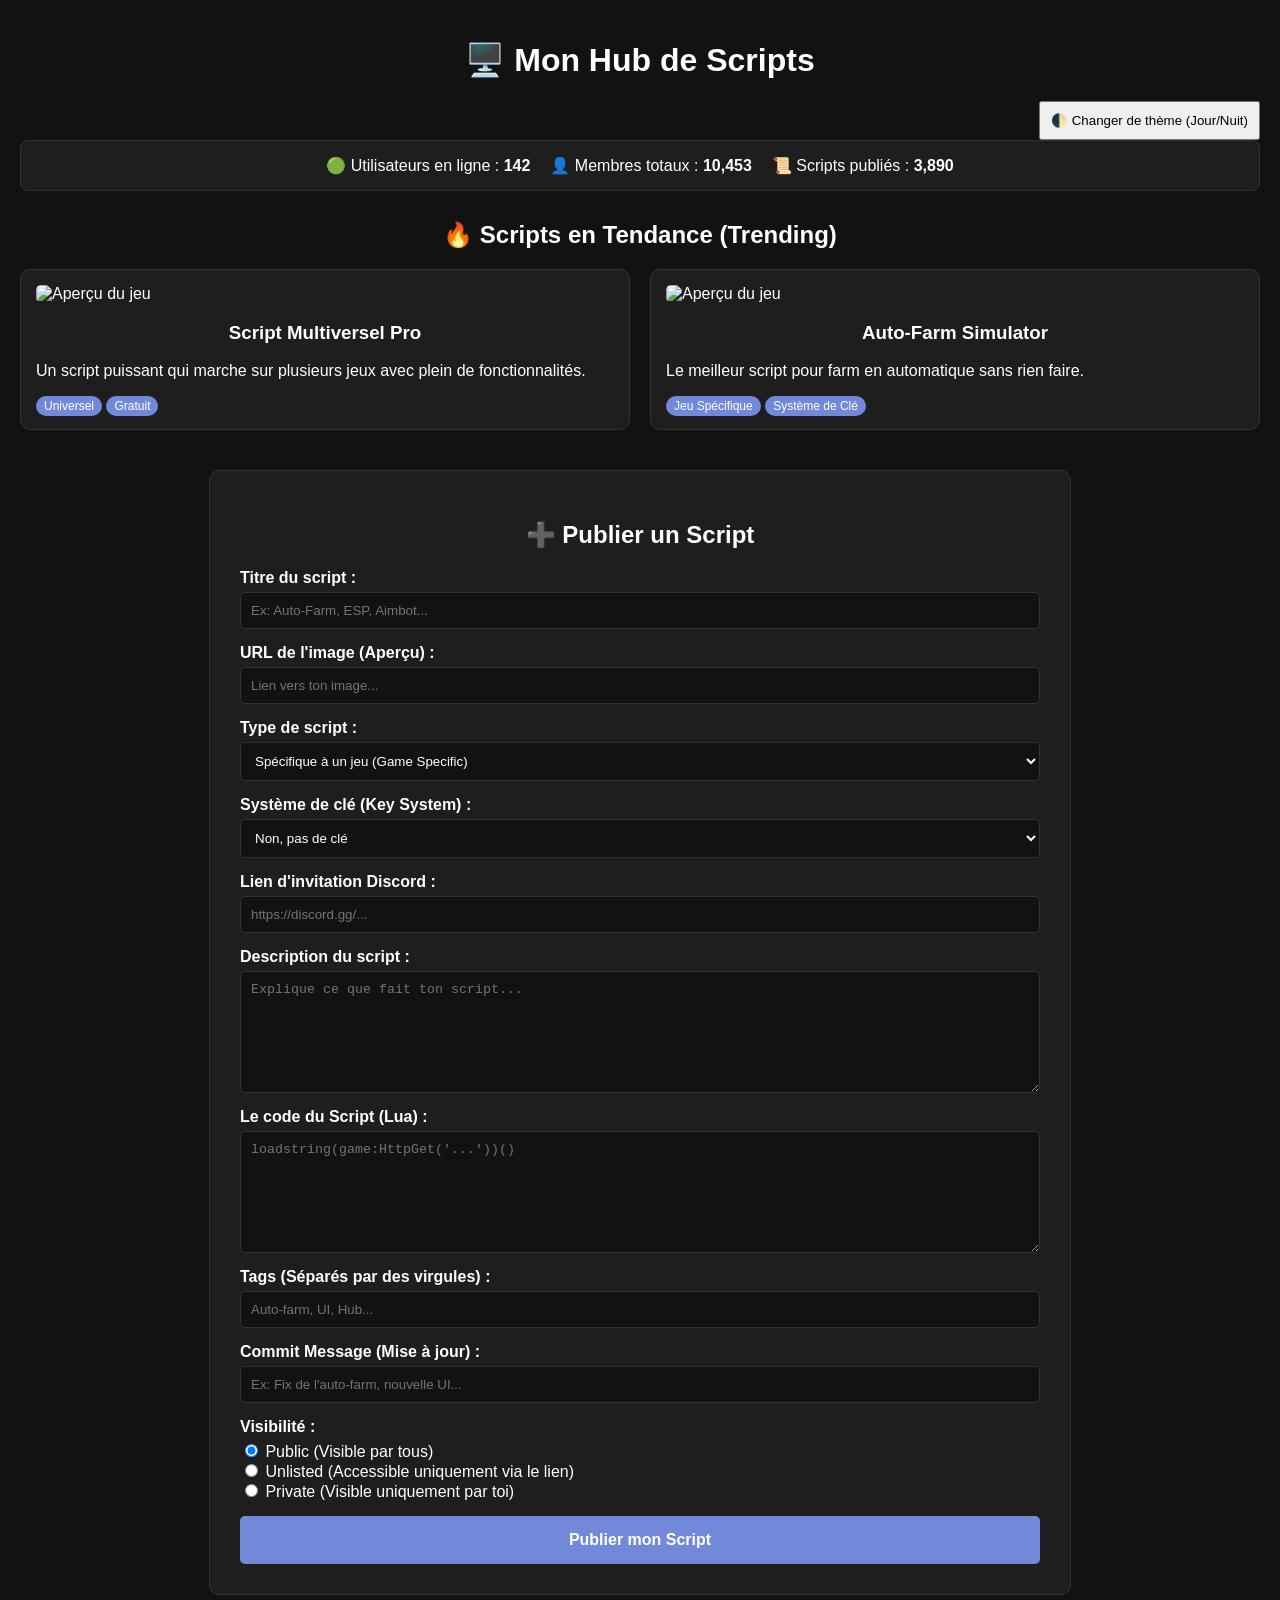
==== index.html @ 517a5ef9 "Create initial index.html for script hub Initial HTML structure for the script hub, including stylin" ====
<!DOCTYPE html>
<html lang="fr">
<head>
    <meta charset="UTF-8">
    <meta name="viewport" content="width=device-width, initial-scale=1.0">
    <title>Mon Hub de Scripts</title>
    <style>
        /* Variables pour le mode sombre par défaut */
        :root {
            --bg-color: #121212;
            --container-bg: #1e1e1e;
            --text-color: #ffffff;
            --accent-color: #7289da; /* Couleur style Discord */
            --border-color: #333;
        }

        /* Mode clair (qui sera activé par le JS plus tard) */
        .light-mode {
            --bg-color: #f4f4f9;
            --container-bg: #ffffff;
            --text-color: #333333;
            --border-color: #ccc;
        }

        body {
            background-color: var(--bg-color);
            color: var(--text-color);
            font-family: 'Segoe UI', Tahoma, Geneva, Verdana, sans-serif;
            margin: 0;
            padding: 20px;
            transition: 0.3s;
        }

        h1, h2, h3 { text-align: center; }

        /* --- Section Statistiques --- */
        .stats-bar {
            display: flex;
            justify-content: center;
            gap: 20px;
            margin-bottom: 30px;
            padding: 15px;
            background-color: var(--container-bg);
            border-radius: 8px;
            border: 1px solid var(--border-color);
        }

        /* --- Grille des Scripts (Trending) --- */
        .grid-container {
            display: grid;
            grid-template-columns: repeat(auto-fit, minmax(250px, 1fr));
            gap: 20px;
            margin-bottom: 40px;
        }

        .script-card {
            background-color: var(--container-bg);
            border: 1px solid var(--border-color);
            border-radius: 10px;
            padding: 15px;
            transition: transform 0.3s ease, box-shadow 0.3s ease;
            cursor: pointer;
        }

        /* L'effet dont tu parlais : ça s'agrandit quand on passe la souris */
        .script-card:hover {
            transform: scale(1.05);
            box-shadow: 0 10px 20px rgba(0,0,0,0.5);
        }

        .script-card img {
            width: 100%;
            border-radius: 5px;
        }

        .tag {
            background: var(--accent-color);
            padding: 3px 8px;
            border-radius: 15px;
            font-size: 12px;
            color: white;
        }

        /* --- Formulaire d'upload --- */
        .upload-section {
            background-color: var(--container-bg);
            padding: 30px;
            border-radius: 10px;
            border: 1px solid var(--border-color);
            max-width: 800px;
            margin: 0 auto;
        }

        .form-group {
            margin-bottom: 15px;
            display: flex;
            flex-direction: column;
        }

        label { margin-bottom: 5px; font-weight: bold; }
        
        input[type="text"], input[type="url"], select, textarea {
            padding: 10px;
            border-radius: 5px;
            border: 1px solid var(--border-color);
            background-color: var(--bg-color);
            color: var(--text-color);
        }

        textarea { resize: vertical; min-height: 100px; }

        .btn-submit {
            background-color: var(--accent-color);
            color: white;
            border: none;
            padding: 15px;
            border-radius: 5px;
            cursor: pointer;
            width: 100%;
            font-size: 16px;
            font-weight: bold;
        }
        
        .btn-submit:hover { opacity: 0.8; }
    </style>
</head>
<body>

    <h1>🖥️ Mon Hub de Scripts</h1>

    <div style="text-align: right;">
        <button style="padding: 10px; cursor: pointer;">🌓 Changer de thème (Jour/Nuit)</button>
    </div>

    <div class="stats-bar">
        <div>🟢 Utilisateurs en ligne : <strong>142</strong></div>
        <div>👤 Membres totaux : <strong>10,453</strong></div>
        <div>📜 Scripts publiés : <strong>3,890</strong></div>
    </div>

    <h2>🔥 Scripts en Tendance (Trending)</h2>
    <div class="grid-container">
        <div class="script-card">
            <img src="https://via.placeholder.com/250x150/333/fff?text=Image+du+Jeu" alt="Aperçu du jeu">
            <h3>Script Multiversel Pro</h3>
            <p>Un script puissant qui marche sur plusieurs jeux avec plein de fonctionnalités.</p>
            <span class="tag">Universel</span>
            <span class="tag">Gratuit</span>
        </div>
        <div class="script-card">
            <img src="https://via.placeholder.com/250x150/333/fff?text=Jeu+Specifique" alt="Aperçu du jeu">
            <h3>Auto-Farm Simulator</h3>
            <p>Le meilleur script pour farm en automatique sans rien faire.</p>
            <span class="tag">Jeu Spécifique</span>
            <span class="tag">Système de Clé</span>
        </div>
    </div>

    <div class="upload-section">
        <h2>➕ Publier un Script</h2>
        <form>
            <div class="form-group">
                <label>Titre du script :</label>
                <input type="text" placeholder="Ex: Auto-Farm, ESP, Aimbot...">
            </div>

            <div class="form-group">
                <label>URL de l'image (Aperçu) :</label>
                <input type="url" placeholder="Lien vers ton image...">
            </div>

            <div class="form-group">
                <label>Type de script :</label>
                <select>
                    <option>Spécifique à un jeu (Game Specific)</option>
                    <option>Multiversel / Universel</option>
                </select>
            </div>

            <div class="form-group">
                <label>Système de clé (Key System) :</label>
                <select>
                    <option>Non, pas de clé</option>
                    <option>Oui, lien de la clé obligatoire</option>
                </select>
            </div>

            <div class="form-group">
                <label>Lien d'invitation Discord :</label>
                <input type="url" placeholder="https://discord.gg/...">
            </div>

            <div class="form-group">
                <label>Description du script :</label>
                <textarea placeholder="Explique ce que fait ton script..."></textarea>
            </div>

            <div class="form-group">
                <label>Le code du Script (Lua) :</label>
                <textarea placeholder="loadstring(game:HttpGet('...'))()"></textarea>
            </div>

            <div class="form-group">
                <label>Tags (Séparés par des virgules) :</label>
                <input type="text" placeholder="Auto-farm, UI, Hub...">
            </div>

            <div class="form-group">
                <label>Commit Message (Mise à jour) :</label>
                <input type="text" placeholder="Ex: Fix de l'auto-farm, nouvelle UI...">
            </div>

            <div class="form-group">
                <label>Visibilité :</label>
                <div>
                    <input type="radio" name="privacy" checked> Public (Visible par tous) <br>
                    <input type="radio" name="privacy"> Unlisted (Accessible uniquement via le lien) <br>
                    <input type="radio" name="privacy"> Private (Visible uniquement par toi)
                </div>
            </div>

            <button type="button" class="btn-submit">Publier mon Script</button>
        </form>
    </div>

</body>
</html>
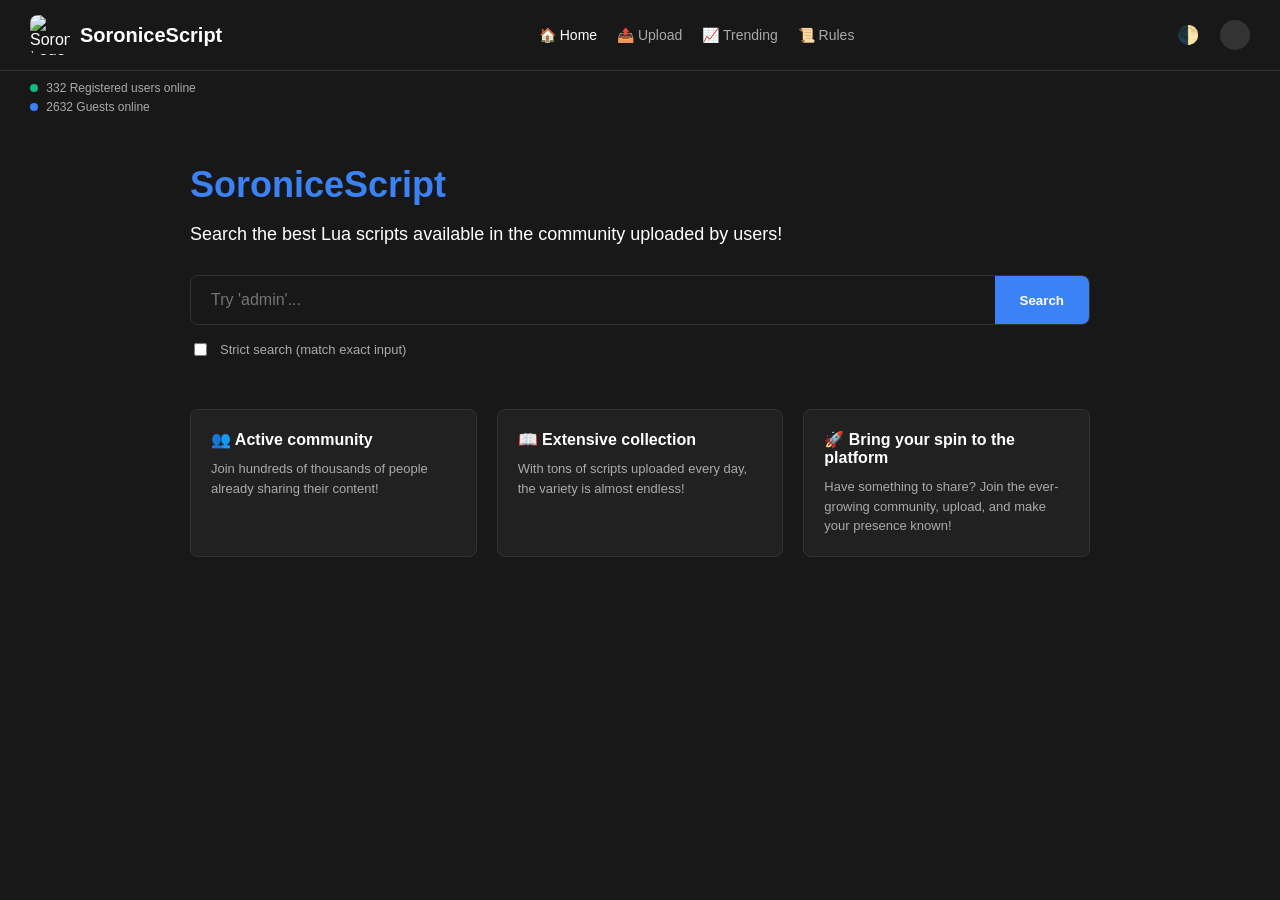
==== commit 7cd2400b: "Update index.html with new title and styles" ====
--- a/index.html
+++ b/index.html
@@ -3,225 +3,254 @@
 <head>
     <meta charset="UTF-8">
     <meta name="viewport" content="width=device-width, initial-scale=1.0">
-    <title>Mon Hub de Scripts</title>
+    <title>Soronice Script</title>
     <style>
-        /* Variables pour le mode sombre par défaut */
+        /* === VARIABLES DE COULEURS === */
         :root {
-            --bg-color: #121212;
-            --container-bg: #1e1e1e;
-            --text-color: #ffffff;
-            --accent-color: #7289da; /* Couleur style Discord */
-            --border-color: #333;
-        }
-
-        /* Mode clair (qui sera activé par le JS plus tard) */
+            --bg-main: #181818;
+            --bg-secondary: #212121;
+            --text-main: #ffffff;
+            --text-muted: #aaaaaa;
+            --accent-blue: #3b82f6;
+            --border-color: #333333;
+        }
+
+        /* Thème clair (sera activé par le JS) */
         .light-mode {
-            --bg-color: #f4f4f9;
-            --container-bg: #ffffff;
-            --text-color: #333333;
-            --border-color: #ccc;
+            --bg-main: #f9fafb;
+            --bg-secondary: #ffffff;
+            --text-main: #111827;
+            --text-muted: #4b5563;
+            --border-color: #e5e7eb;
         }
 
         body {
-            background-color: var(--bg-color);
-            color: var(--text-color);
-            font-family: 'Segoe UI', Tahoma, Geneva, Verdana, sans-serif;
+            background-color: var(--bg-main);
+            color: var(--text-main);
+            font-family: -apple-system, BlinkMacSystemFont, "Segoe UI", Roboto, Helvetica, Arial, sans-serif;
             margin: 0;
-            padding: 20px;
-            transition: 0.3s;
-        }
-
-        h1, h2, h3 { text-align: center; }
-
-        /* --- Section Statistiques --- */
-        .stats-bar {
-            display: flex;
-            justify-content: center;
+            padding: 0;
+            transition: background-color 0.3s, color 0.3s;
+        }
+
+        /* === HEADER (Navigation & Logo) === */
+        header {
+            display: flex;
+            justify-content: space-between;
+            align-items: center;
+            padding: 15px 30px;
+            background-color: var(--bg-main);
+            border-bottom: 1px solid var(--border-color);
+        }
+
+        .logo-container {
+            display: flex;
+            align-items: center;
+            gap: 10px;
+        }
+
+        .logo-container img {
+            width: 40px; /* Taille ajustée pour le header */
+            height: 40px;
+            border-radius: 8px;
+        }
+
+        .logo-text {
+            font-size: 20px;
+            font-weight: bold;
+        }
+
+        nav {
+            display: flex;
             gap: 20px;
+        }
+
+        nav a {
+            color: var(--text-muted);
+            text-decoration: none;
+            font-size: 14px;
+            display: flex;
+            align-items: center;
+            gap: 5px;
+        }
+
+        nav a:hover, nav a.active {
+            color: var(--text-main);
+        }
+
+        .header-actions {
+            display: flex;
+            align-items: center;
+            gap: 15px;
+        }
+
+        .theme-btn {
+            background: none;
+            border: none;
+            color: var(--text-muted);
+            cursor: pointer;
+            font-size: 18px;
+        }
+
+        /* === STATISTIQUES (Sous le logo) === */
+        .stats-top {
+            padding: 10px 30px;
+            font-size: 12px;
+            color: var(--text-muted);
+            display: flex;
+            flex-direction: column;
+            gap: 5px;
+        }
+
+        .stat-indicator {
+            display: inline-block;
+            width: 8px;
+            height: 8px;
+            border-radius: 50%;
+            margin-right: 5px;
+        }
+        .stat-online { background-color: #10b981; }
+        .stat-guests { background-color: #3b82f6; }
+
+        /* === HERO SECTION (Recherche) === */
+        .hero {
+            max-width: 900px;
+            margin: 40px auto;
+            padding: 0 20px;
+        }
+
+        .hero h1 {
+            color: var(--accent-blue);
+            font-size: 36px;
+            margin-bottom: 10px;
+        }
+
+        .hero p {
+            font-size: 18px;
             margin-bottom: 30px;
-            padding: 15px;
-            background-color: var(--container-bg);
+        }
+
+        /* Barre de recherche */
+        .search-container {
+            display: flex;
+            background-color: var(--bg-main);
+            border: 1px solid var(--border-color);
             border-radius: 8px;
-            border: 1px solid var(--border-color);
-        }
-
-        /* --- Grille des Scripts (Trending) --- */
-        .grid-container {
-            display: grid;
-            grid-template-columns: repeat(auto-fit, minmax(250px, 1fr));
-            gap: 20px;
-            margin-bottom: 40px;
-        }
-
-        .script-card {
-            background-color: var(--container-bg);
-            border: 1px solid var(--border-color);
-            border-radius: 10px;
-            padding: 15px;
-            transition: transform 0.3s ease, box-shadow 0.3s ease;
-            cursor: pointer;
-        }
-
-        /* L'effet dont tu parlais : ça s'agrandit quand on passe la souris */
-        .script-card:hover {
-            transform: scale(1.05);
-            box-shadow: 0 10px 20px rgba(0,0,0,0.5);
-        }
-
-        .script-card img {
-            width: 100%;
-            border-radius: 5px;
-        }
-
-        .tag {
-            background: var(--accent-color);
-            padding: 3px 8px;
-            border-radius: 15px;
-            font-size: 12px;
-            color: white;
-        }
-
-        /* --- Formulaire d'upload --- */
-        .upload-section {
-            background-color: var(--container-bg);
-            padding: 30px;
-            border-radius: 10px;
-            border: 1px solid var(--border-color);
-            max-width: 800px;
-            margin: 0 auto;
-        }
-
-        .form-group {
+            overflow: hidden;
             margin-bottom: 15px;
-            display: flex;
-            flex-direction: column;
-        }
-
-        label { margin-bottom: 5px; font-weight: bold; }
-        
-        input[type="text"], input[type="url"], select, textarea {
-            padding: 10px;
-            border-radius: 5px;
-            border: 1px solid var(--border-color);
-            background-color: var(--bg-color);
-            color: var(--text-color);
-        }
-
-        textarea { resize: vertical; min-height: 100px; }
-
-        .btn-submit {
-            background-color: var(--accent-color);
+        }
+
+        .search-container input {
+            flex-grow: 1;
+            background: none;
+            border: none;
+            padding: 15px 20px;
+            color: var(--text-main);
+            font-size: 16px;
+            outline: none;
+        }
+
+        .search-btn {
+            background-color: var(--accent-blue);
             color: white;
             border: none;
-            padding: 15px;
-            border-radius: 5px;
+            padding: 0 25px;
+            font-weight: bold;
             cursor: pointer;
-            width: 100%;
+        }
+
+        .strict-search {
+            display: flex;
+            align-items: center;
+            gap: 10px;
+            font-size: 13px;
+            color: var(--text-muted);
+        }
+
+        /* === INFO CARDS === */
+        .cards-container {
+            display: grid;
+            grid-template-columns: repeat(3, 1fr);
+            gap: 20px;
+            margin-top: 50px;
+        }
+
+        .card {
+            background-color: var(--bg-secondary);
+            border: 1px solid var(--border-color);
+            border-radius: 8px;
+            padding: 20px;
+        }
+
+        .card h3 {
+            margin: 0 0 10px 0;
             font-size: 16px;
-            font-weight: bold;
-        }
-        
-        .btn-submit:hover { opacity: 0.8; }
+        }
+
+        .card p {
+            margin: 0;
+            font-size: 13px;
+            color: var(--text-muted);
+            line-height: 1.5;
+        }
     </style>
 </head>
 <body>
 
-    <h1>🖥️ Mon Hub de Scripts</h1>
-
-    <div style="text-align: right;">
-        <button style="padding: 10px; cursor: pointer;">🌓 Changer de thème (Jour/Nuit)</button>
+    <header>
+        <div class="logo-container">
+            <img src="https://raw.githubusercontent.com/valerieaudinay/d/refs/heads/main/SORONICE-SCRIPT.png" alt="Soronice Logo">
+            <span class="logo-text">SoroniceScript</span>
+        </div>
+
+        <nav>
+            <a href="#" class="active">🏠 Home</a>
+            <a href="upload.html">📤 Upload</a>
+            <a href="#">📈 Trending</a>
+            <a href="#">📜 Rules</a>
+        </nav>
+
+        <div class="header-actions">
+            <button id="themeToggle" class="theme-btn">🌓</button>
+            <div style="width: 30px; height: 30px; background: #333; border-radius: 50%;"></div> </div>
+    </header>
+
+    <div class="stats-top">
+        <div><span class="stat-indicator stat-online"></span> 332 Registered users online</div>
+        <div><span class="stat-indicator stat-guests"></span> 2632 Guests online</div>
     </div>
 
-    <div class="stats-bar">
-        <div>🟢 Utilisateurs en ligne : <strong>142</strong></div>
-        <div>👤 Membres totaux : <strong>10,453</strong></div>
-        <div>📜 Scripts publiés : <strong>3,890</strong></div>
+    <div class="hero">
+        <h1>SoroniceScript</h1>
+        <p>Search the best Lua scripts available in the community uploaded by users!</p>
+
+        <div class="search-container">
+            <input type="text" placeholder="Try 'admin'...">
+            <button class="search-btn">Search</button>
+        </div>
+
+        <div class="strict-search">
+            <input type="checkbox" id="strict">
+            <label for="strict">Strict search (match exact input)</label>
+        </div>
+
+        <div class="cards-container">
+            <div class="card">
+                <h3>👥 Active community</h3>
+                <p>Join hundreds of thousands of people already sharing their content!</p>
+            </div>
+            <div class="card">
+                <h3>📖 Extensive collection</h3>
+                <p>With tons of scripts uploaded every day, the variety is almost endless!</p>
+            </div>
+            <div class="card">
+                <h3>🚀 Bring your spin to the platform</h3>
+                <p>Have something to share? Join the ever-growing community, upload, and make your presence known!</p>
+            </div>
+        </div>
     </div>
 
-    <h2>🔥 Scripts en Tendance (Trending)</h2>
-    <div class="grid-container">
-        <div class="script-card">
-            <img src="https://via.placeholder.com/250x150/333/fff?text=Image+du+Jeu" alt="Aperçu du jeu">
-            <h3>Script Multiversel Pro</h3>
-            <p>Un script puissant qui marche sur plusieurs jeux avec plein de fonctionnalités.</p>
-            <span class="tag">Universel</span>
-            <span class="tag">Gratuit</span>
-        </div>
-        <div class="script-card">
-            <img src="https://via.placeholder.com/250x150/333/fff?text=Jeu+Specifique" alt="Aperçu du jeu">
-            <h3>Auto-Farm Simulator</h3>
-            <p>Le meilleur script pour farm en automatique sans rien faire.</p>
-            <span class="tag">Jeu Spécifique</span>
-            <span class="tag">Système de Clé</span>
-        </div>
-    </div>
-
-    <div class="upload-section">
-        <h2>➕ Publier un Script</h2>
-        <form>
-            <div class="form-group">
-                <label>Titre du script :</label>
-                <input type="text" placeholder="Ex: Auto-Farm, ESP, Aimbot...">
-            </div>
-
-            <div class="form-group">
-                <label>URL de l'image (Aperçu) :</label>
-                <input type="url" placeholder="Lien vers ton image...">
-            </div>
-
-            <div class="form-group">
-                <label>Type de script :</label>
-                <select>
-                    <option>Spécifique à un jeu (Game Specific)</option>
-                    <option>Multiversel / Universel</option>
-                </select>
-            </div>
-
-            <div class="form-group">
-                <label>Système de clé (Key System) :</label>
-                <select>
-                    <option>Non, pas de clé</option>
-                    <option>Oui, lien de la clé obligatoire</option>
-                </select>
-            </div>
-
-            <div class="form-group">
-                <label>Lien d'invitation Discord :</label>
-                <input type="url" placeholder="https://discord.gg/...">
-            </div>
-
-            <div class="form-group">
-                <label>Description du script :</label>
-                <textarea placeholder="Explique ce que fait ton script..."></textarea>
-            </div>
-
-            <div class="form-group">
-                <label>Le code du Script (Lua) :</label>
-                <textarea placeholder="loadstring(game:HttpGet('...'))()"></textarea>
-            </div>
-
-            <div class="form-group">
-                <label>Tags (Séparés par des virgules) :</label>
-                <input type="text" placeholder="Auto-farm, UI, Hub...">
-            </div>
-
-            <div class="form-group">
-                <label>Commit Message (Mise à jour) :</label>
-                <input type="text" placeholder="Ex: Fix de l'auto-farm, nouvelle UI...">
-            </div>
-
-            <div class="form-group">
-                <label>Visibilité :</label>
-                <div>
-                    <input type="radio" name="privacy" checked> Public (Visible par tous) <br>
-                    <input type="radio" name="privacy"> Unlisted (Accessible uniquement via le lien) <br>
-                    <input type="radio" name="privacy"> Private (Visible uniquement par toi)
-                </div>
-            </div>
-
-            <button type="button" class="btn-submit">Publier mon Script</button>
-        </form>
-    </div>
+    <script src="script.js"></script>
 
 </body>
 </html>
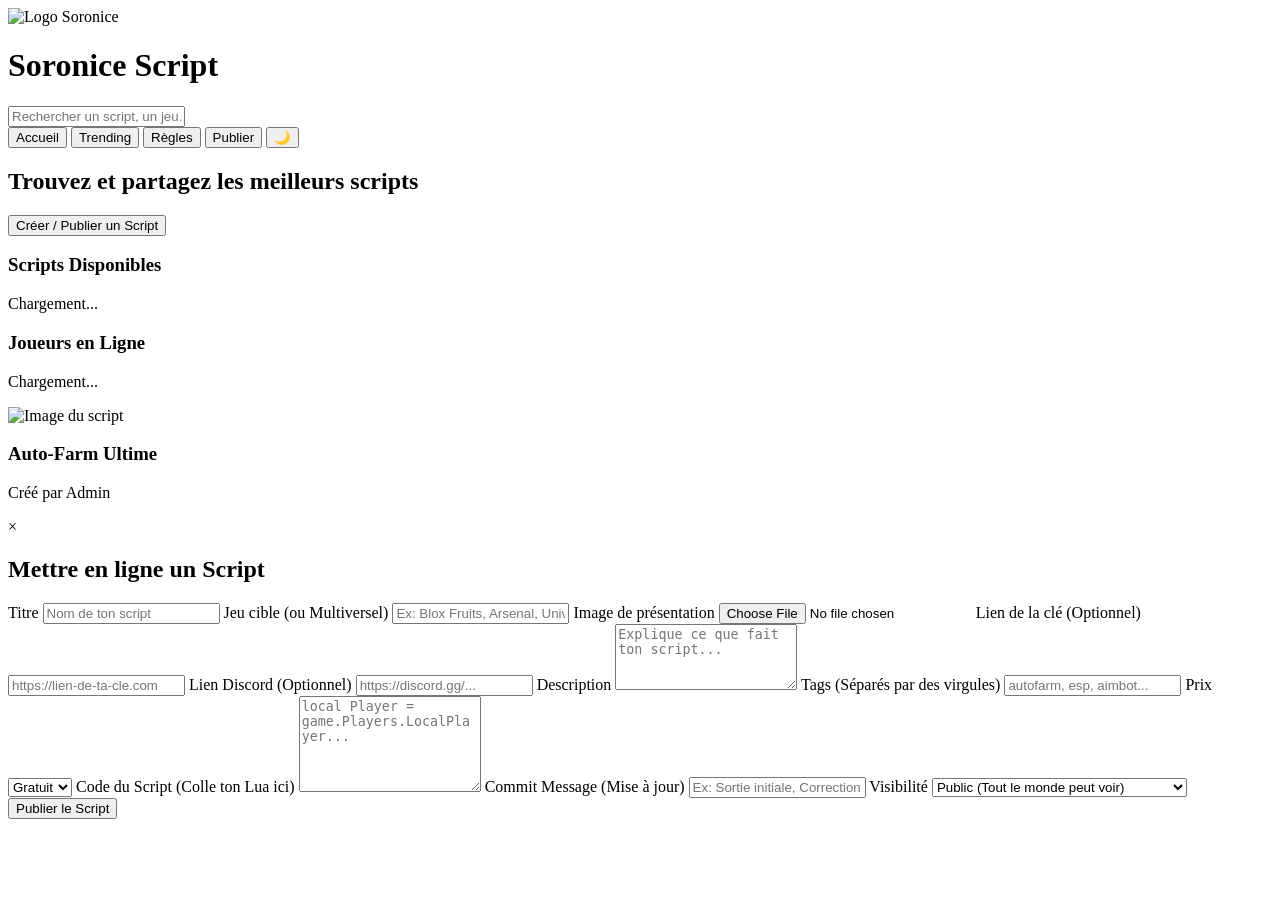
==== commit 256a1839: "Refactor index.html with new layout and features Updated the HTML structure and added a header with " ====
--- a/index.html
+++ b/index.html
@@ -3,254 +3,107 @@
 <head>
     <meta charset="UTF-8">
     <meta name="viewport" content="width=device-width, initial-scale=1.0">
-    <title>Soronice Script</title>
-    <style>
-        /* === VARIABLES DE COULEURS === */
-        :root {
-            --bg-main: #181818;
-            --bg-secondary: #212121;
-            --text-main: #ffffff;
-            --text-muted: #aaaaaa;
-            --accent-blue: #3b82f6;
-            --border-color: #333333;
-        }
-
-        /* Thème clair (sera activé par le JS) */
-        .light-mode {
-            --bg-main: #f9fafb;
-            --bg-secondary: #ffffff;
-            --text-main: #111827;
-            --text-muted: #4b5563;
-            --border-color: #e5e7eb;
-        }
-
-        body {
-            background-color: var(--bg-main);
-            color: var(--text-main);
-            font-family: -apple-system, BlinkMacSystemFont, "Segoe UI", Roboto, Helvetica, Arial, sans-serif;
-            margin: 0;
-            padding: 0;
-            transition: background-color 0.3s, color 0.3s;
-        }
-
-        /* === HEADER (Navigation & Logo) === */
-        header {
-            display: flex;
-            justify-content: space-between;
-            align-items: center;
-            padding: 15px 30px;
-            background-color: var(--bg-main);
-            border-bottom: 1px solid var(--border-color);
-        }
-
-        .logo-container {
-            display: flex;
-            align-items: center;
-            gap: 10px;
-        }
-
-        .logo-container img {
-            width: 40px; /* Taille ajustée pour le header */
-            height: 40px;
-            border-radius: 8px;
-        }
-
-        .logo-text {
-            font-size: 20px;
-            font-weight: bold;
-        }
-
-        nav {
-            display: flex;
-            gap: 20px;
-        }
-
-        nav a {
-            color: var(--text-muted);
-            text-decoration: none;
-            font-size: 14px;
-            display: flex;
-            align-items: center;
-            gap: 5px;
-        }
-
-        nav a:hover, nav a.active {
-            color: var(--text-main);
-        }
-
-        .header-actions {
-            display: flex;
-            align-items: center;
-            gap: 15px;
-        }
-
-        .theme-btn {
-            background: none;
-            border: none;
-            color: var(--text-muted);
-            cursor: pointer;
-            font-size: 18px;
-        }
-
-        /* === STATISTIQUES (Sous le logo) === */
-        .stats-top {
-            padding: 10px 30px;
-            font-size: 12px;
-            color: var(--text-muted);
-            display: flex;
-            flex-direction: column;
-            gap: 5px;
-        }
-
-        .stat-indicator {
-            display: inline-block;
-            width: 8px;
-            height: 8px;
-            border-radius: 50%;
-            margin-right: 5px;
-        }
-        .stat-online { background-color: #10b981; }
-        .stat-guests { background-color: #3b82f6; }
-
-        /* === HERO SECTION (Recherche) === */
-        .hero {
-            max-width: 900px;
-            margin: 40px auto;
-            padding: 0 20px;
-        }
-
-        .hero h1 {
-            color: var(--accent-blue);
-            font-size: 36px;
-            margin-bottom: 10px;
-        }
-
-        .hero p {
-            font-size: 18px;
-            margin-bottom: 30px;
-        }
-
-        /* Barre de recherche */
-        .search-container {
-            display: flex;
-            background-color: var(--bg-main);
-            border: 1px solid var(--border-color);
-            border-radius: 8px;
-            overflow: hidden;
-            margin-bottom: 15px;
-        }
-
-        .search-container input {
-            flex-grow: 1;
-            background: none;
-            border: none;
-            padding: 15px 20px;
-            color: var(--text-main);
-            font-size: 16px;
-            outline: none;
-        }
-
-        .search-btn {
-            background-color: var(--accent-blue);
-            color: white;
-            border: none;
-            padding: 0 25px;
-            font-weight: bold;
-            cursor: pointer;
-        }
-
-        .strict-search {
-            display: flex;
-            align-items: center;
-            gap: 10px;
-            font-size: 13px;
-            color: var(--text-muted);
-        }
-
-        /* === INFO CARDS === */
-        .cards-container {
-            display: grid;
-            grid-template-columns: repeat(3, 1fr);
-            gap: 20px;
-            margin-top: 50px;
-        }
-
-        .card {
-            background-color: var(--bg-secondary);
-            border: 1px solid var(--border-color);
-            border-radius: 8px;
-            padding: 20px;
-        }
-
-        .card h3 {
-            margin: 0 0 10px 0;
-            font-size: 16px;
-        }
-
-        .card p {
-            margin: 0;
-            font-size: 13px;
-            color: var(--text-muted);
-            line-height: 1.5;
-        }
-    </style>
+    <title>Soronice Script </title>
+    <link rel="stylesheet" href="style.css">
 </head>
 <body>
 
     <header>
         <div class="logo-container">
-            <img src="https://raw.githubusercontent.com/valerieaudinay/d/refs/heads/main/SORONICE-SCRIPT.png" alt="Soronice Logo">
-            <span class="logo-text">SoroniceScript</span>
+            <img src="https://raw.githubusercontent.com/valerieaudinay/d/refs/heads/main/SORONICE-SCRIPT.png" alt="Logo Soronice" class="logo">
+            <h1>Soronice Script </h1>
+        </div>
+        
+        <div class="search-bar">
+            <input type="text" placeholder="Rechercher un script, un jeu...">
         </div>
 
         <nav>
-            <a href="#" class="active">🏠 Home</a>
-            <a href="upload.html">📤 Upload</a>
-            <a href="#">📈 Trending</a>
-            <a href="#">📜 Rules</a>
+            <button class="nav-btn">Accueil</button>
+            <button class="nav-btn">Trending</button>
+            <button class="nav-btn">Règles</button>
+            <button class="nav-btn upload-btn" onclick="ouvrirMenuUpload()">Publier</button>
+            <button class="theme-toggle" onclick="changerTheme()">🌙</button>
         </nav>
-
-        <div class="header-actions">
-            <button id="themeToggle" class="theme-btn">🌓</button>
-            <div style="width: 30px; height: 30px; background: #333; border-radius: 50%;"></div> </div>
     </header>
 
-    <div class="stats-top">
-        <div><span class="stat-indicator stat-online"></span> 332 Registered users online</div>
-        <div><span class="stat-indicator stat-guests"></span> 2632 Guests online</div>
-    </div>
+    <main>
+        <section class="hero-section">
+            <h2>Trouvez et partagez les meilleurs scripts</h2>
+            <button class="main-upload-btn" onclick="ouvrirMenuUpload()">Créer / Publier un Script</button>
+        </section>
 
-    <div class="hero">
-        <h1>SoroniceScript</h1>
-        <p>Search the best Lua scripts available in the community uploaded by users!</p>
+        <section class="stats-section">
+            <div class="stat-box">
+                <h3>Scripts Disponibles</h3>
+                <p id="total-scripts">Chargement...</p>
+            </div>
+            <div class="stat-box">
+                <h3>Joueurs en Ligne</h3>
+                <p id="online-users">Chargement...</p>
+            </div>
+        </section>
 
-        <div class="search-container">
-            <input type="text" placeholder="Try 'admin'...">
-            <button class="search-btn">Search</button>
-        </div>
+        <section class="scripts-list">
+            <div class="script-card">
+                <img src="https://via.placeholder.com/300x150" alt="Image du script">
+                <h3>Auto-Farm Ultime</h3>
+                <p>Créé par Admin</p>
+            </div>
+            </section>
+    </main>
 
-        <div class="strict-search">
-            <input type="checkbox" id="strict">
-            <label for="strict">Strict search (match exact input)</label>
-        </div>
+    <div id="modal-upload" class="modal-cache">
+        <div class="modal-contenu">
+            <span class="fermer-modal" onclick="fermerMenuUpload()">×</span>
+            <h2>Mettre en ligne un Script</h2>
+            
+            <form id="formulaire-upload">
+                <label>Titre</label>
+                <input type="text" placeholder="Nom de ton script" required>
 
-        <div class="cards-container">
-            <div class="card">
-                <h3>👥 Active community</h3>
-                <p>Join hundreds of thousands of people already sharing their content!</p>
-            </div>
-            <div class="card">
-                <h3>📖 Extensive collection</h3>
-                <p>With tons of scripts uploaded every day, the variety is almost endless!</p>
-            </div>
-            <div class="card">
-                <h3>🚀 Bring your spin to the platform</h3>
-                <p>Have something to share? Join the ever-growing community, upload, and make your presence known!</p>
-            </div>
+                <label>Jeu cible (ou Multiversel)</label>
+                <input type="text" placeholder="Ex: Blox Fruits, Arsenal, Universal...">
+
+                <label>Image de présentation</label>
+                <input type="file" accept="image/*" required>
+
+                <label>Lien de la clé (Optionnel)</label>
+                <input type="url" placeholder="https://lien-de-ta-cle.com">
+
+                <label>Lien Discord (Optionnel)</label>
+                <input type="url" placeholder="https://discord.gg/...">
+
+                <label>Description</label>
+                <textarea rows="4" placeholder="Explique ce que fait ton script..."></textarea>
+
+                <label>Tags (Séparés par des virgules)</label>
+                <input type="text" placeholder="autofarm, esp, aimbot...">
+
+                <label>Prix</label>
+                <select>
+                    <option value="gratuit">Gratuit</option>
+                    <option value="payant">Payant</option>
+                </select>
+
+                <label>Code du Script (Colle ton Lua ici)</label>
+                <textarea rows="6" placeholder="local Player = game.Players.LocalPlayer..." required></textarea>
+
+                <label>Commit Message (Mise à jour)</label>
+                <input type="text" placeholder="Ex: Sortie initiale, Correction de bugs...">
+
+                <label>Visibilité</label>
+                <select>
+                    <option value="public">Public (Tout le monde peut voir)</option>
+                    <option value="unlisted">Non répertorié (Lien direct uniquement)</option>
+                    <option value="private">Privé (Seulement toi)</option>
+                </select>
+
+                <button type="submit" class="submit-btn">Publier le Script</button>
+            </form>
         </div>
     </div>
 
     <script src="script.js"></script>
-
 </body>
 </html>
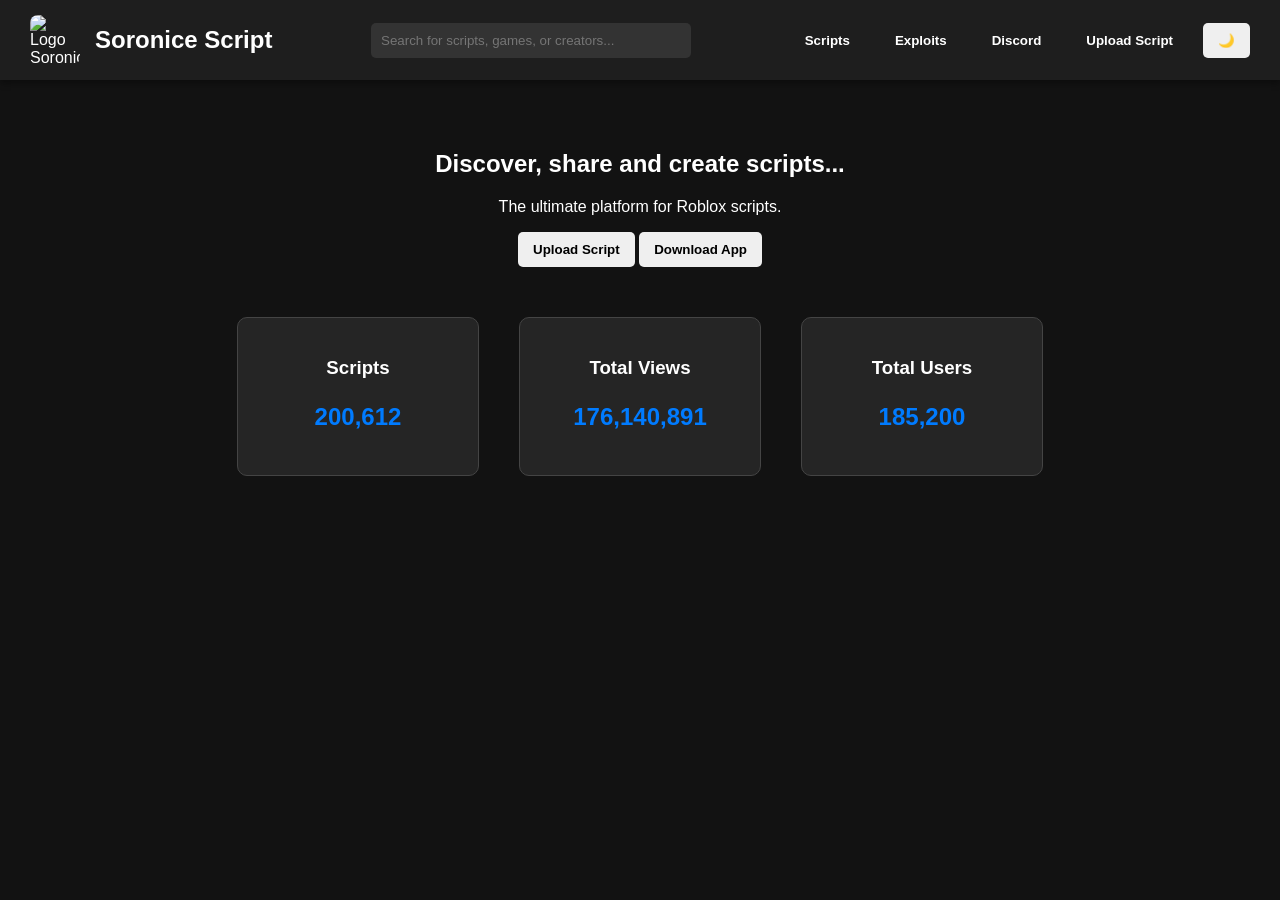
==== commit 42704cbd: "Translate index.html content to English" ====
--- a/index.html
+++ b/index.html
@@ -15,91 +15,138 @@
         </div>
         
         <div class="search-bar">
-            <input type="text" placeholder="Rechercher un script, un jeu...">
+            <input type="text" placeholder="Search for scripts, games, or creators...">
         </div>
 
         <nav>
-            <button class="nav-btn">Accueil</button>
-            <button class="nav-btn">Trending</button>
-            <button class="nav-btn">Règles</button>
-            <button class="nav-btn upload-btn" onclick="ouvrirMenuUpload()">Publier</button>
+            <button class="nav-btn">Scripts</button>
+            <button class="nav-btn">Exploits</button>
+            <button class="nav-btn">Discord</button>
+            <button class="nav-btn accent-btn" onclick="ouvrirMenuUpload()">Upload Script</button>
             <button class="theme-toggle" onclick="changerTheme()">🌙</button>
         </nav>
     </header>
 
     <main>
         <section class="hero-section">
-            <h2>Trouvez et partagez les meilleurs scripts</h2>
-            <button class="main-upload-btn" onclick="ouvrirMenuUpload()">Créer / Publier un Script</button>
+            <h2 class="hero-title">Discover, share and create scripts...</h2>
+            <p class="hero-subtitle">The ultimate platform for Roblox scripts.</p>
+            <div class="hero-buttons">
+                <button class="hero-btn primary-btn" onclick="ouvrirMenuUpload()">Upload Script</button>
+                <button class="hero-btn secondary-btn">Download App</button>
+            </div>
         </section>
 
         <section class="stats-section">
             <div class="stat-box">
-                <h3>Scripts Disponibles</h3>
-                <p id="total-scripts">Chargement...</p>
+                <h3>Scripts</h3>
+                <p id="stat-scripts">200,612</p>
             </div>
             <div class="stat-box">
-                <h3>Joueurs en Ligne</h3>
-                <p id="online-users">Chargement...</p>
+                <h3>Total Views</h3>
+                <p id="stat-views">176,140,891</p>
+            </div>
+            <div class="stat-box">
+                <h3>Total Users</h3>
+                <p id="stat-users">185,200</p>
             </div>
         </section>
-
-        <section class="scripts-list">
-            <div class="script-card">
-                <img src="https://via.placeholder.com/300x150" alt="Image du script">
-                <h3>Auto-Farm Ultime</h3>
-                <p>Créé par Admin</p>
-            </div>
-            </section>
     </main>
 
     <div id="modal-upload" class="modal-cache">
         <div class="modal-contenu">
             <span class="fermer-modal" onclick="fermerMenuUpload()">×</span>
-            <h2>Mettre en ligne un Script</h2>
+            <h2 class="modal-title">Upload Script</h2>
             
             <form id="formulaire-upload">
-                <label>Titre</label>
-                <input type="text" placeholder="Nom de ton script" required>
+                
+                <div class="form-row">
+                    <div class="form-group">
+                        <label>Title <span class="required">*</span></label>
+                        <input type="text" placeholder="Auto Farm, ESP, Aimbot..." required>
+                    </div>
+                    <div class="form-group">
+                        <label>Game <span class="required">*</span></label>
+                        <input type="text" placeholder="Search a game..." required>
+                    </div>
+                </div>
 
-                <label>Jeu cible (ou Multiversel)</label>
-                <input type="text" placeholder="Ex: Blox Fruits, Arsenal, Universal...">
+                <div class="form-group full-width">
+                    <label>Description <span class="required">*</span></label>
+                    <div class="rich-text-editor">
+                        <div class="toolbar">
+                            <button type="button"><b>B</b></button>
+                            <button type="button"><i>I</i></button>
+                            <button type="button"><u>U</u></button>
+                            <button type="button">🔗</button>
+                            <button type="button">📷</button>
+                            <button type="button">📄</button>
+                        </div>
+                        <textarea rows="5" placeholder="Write a detailed description of your script here..." required></textarea>
+                    </div>
+                </div>
 
-                <label>Image de présentation</label>
-                <input type="file" accept="image/*" required>
+                <div class="form-row">
+                    <div class="form-group">
+                        <label>Features</label>
+                        <input type="text" placeholder="Add features (press Enter)">
+                    </div>
+                    <div class="form-group">
+                        <label>Tags</label>
+                        <input type="text" placeholder="Add tags (press Enter)">
+                    </div>
+                </div>
 
-                <label>Lien de la clé (Optionnel)</label>
-                <input type="url" placeholder="https://lien-de-ta-cle.com">
+                <div class="form-row">
+                    <div class="form-group">
+                        <label>YouTube Video</label>
+                        <input type="url" placeholder="https://youtube.com/watch?v=...">
+                    </div>
+                    <div class="form-group toggle-group">
+                        <label>Require Key</label>
+                        <label class="switch">
+                            <input type="checkbox" id="key-toggle" onchange="toggleKeyLink()">
+                            <span class="slider"></span>
+                        </label>
+                    </div>
+                </div>
 
-                <label>Lien Discord (Optionnel)</label>
-                <input type="url" placeholder="https://discord.gg/...">
+                <div class="form-group full-width" id="key-link-group" style="display: none;">
+                    <label>Key Link</label>
+                    <input type="url" placeholder="https://linkvertise.com/...">
+                </div>
 
-                <label>Description</label>
-                <textarea rows="4" placeholder="Explique ce que fait ton script..."></textarea>
+                <div class="form-row">
+                    <div class="form-group">
+                        <label>Type</label>
+                        <select>
+                            <option value="free">Free</option>
+                            <option value="paid">Paid</option>
+                        </select>
+                    </div>
+                    <div class="form-group">
+                        <label>Visibility</label>
+                        <select>
+                            <option value="public">Public</option>
+                            <option value="unlisted">Unlisted</option>
+                            <option value="private">Private</option>
+                        </select>
+                    </div>
+                </div>
 
-                <label>Tags (Séparés par des virgules)</label>
-                <input type="text" placeholder="autofarm, esp, aimbot...">
+                <div class="form-group full-width code-section">
+                    <label>Code <span class="required">*</span></label>
+                    <textarea class="code-editor" rows="8" placeholder='print("Hello World")' required></textarea>
+                </div>
 
-                <label>Prix</label>
-                <select>
-                    <option value="gratuit">Gratuit</option>
-                    <option value="payant">Payant</option>
-                </select>
+                <div class="form-group full-width">
+                    <label>Commit Message <span class="required">*</span></label>
+                    <input type="text" placeholder="Initial release" required>
+                </div>
 
-                <label>Code du Script (Colle ton Lua ici)</label>
-                <textarea rows="6" placeholder="local Player = game.Players.LocalPlayer..." required></textarea>
-
-                <label>Commit Message (Mise à jour)</label>
-                <input type="text" placeholder="Ex: Sortie initiale, Correction de bugs...">
-
-                <label>Visibilité</label>
-                <select>
-                    <option value="public">Public (Tout le monde peut voir)</option>
-                    <option value="unlisted">Non répertorié (Lien direct uniquement)</option>
-                    <option value="private">Privé (Seulement toi)</option>
-                </select>
-
-                <button type="submit" class="submit-btn">Publier le Script</button>
+                <div class="form-actions">
+                    <button type="submit" class="submit-btn">Publish Script</button>
+                </div>
             </form>
         </div>
     </div>
--- a/style.css
+++ b/style.css
@@ -0,0 +1,209 @@
+/* Variables de couleurs de base (Mode sombre par défaut) */
+:root {
+    --bg-color: #121212;
+    --text-color: #ffffff;
+    --header-bg: #1e1e1e;
+    --card-bg: #252525;
+    --accent-color: #007bff;
+    --accent-hover: #0056b3;
+    --input-bg: #333;
+}
+
+/* Variables pour le Mode Clair (Jour) */
+.light-mode {
+    --bg-color: #f4f4f9;
+    --text-color: #121212;
+    --header-bg: #ffffff;
+    --card-bg: #e0e0e0;
+    --input-bg: #fff;
+}
+
+body {
+    background-color: var(--bg-color);
+    color: var(--text-color);
+    font-family: Arial, sans-serif;
+    margin: 0;
+    padding: 0;
+    transition: background-color 0.3s, color 0.3s;
+}
+
+/* Header et Logo */
+header {
+    display: flex;
+    justify-content: space-between;
+    align-items: center;
+    background-color: var(--header-bg);
+    padding: 15px 30px;
+    box-shadow: 0 4px 6px rgba(0,0,0,0.3);
+}
+
+.logo-container {
+    display: flex;
+    align-items: center;
+    gap: 15px;
+}
+
+.logo {
+    width: 50px;
+    height: 50px;
+    border-radius: 8px;
+}
+
+h1 {
+    font-size: 24px;
+    margin: 0;
+}
+
+/* Recherche et Navigation */
+.search-bar input {
+    padding: 10px;
+    width: 300px;
+    border-radius: 5px;
+    border: none;
+    background-color: var(--input-bg);
+    color: var(--text-color);
+}
+
+nav {
+    display: flex;
+    gap: 15px;
+}
+
+button {
+    cursor: pointer;
+    border: none;
+    padding: 10px 15px;
+    border-radius: 5px;
+    font-weight: bold;
+    transition: 0.2s;
+}
+
+.nav-btn {
+    background-color: transparent;
+    color: var(--text-color);
+}
+
+.nav-btn:hover {
+    background-color: rgba(255, 255, 255, 0.1);
+}
+
+.upload-btn, .main-upload-btn, .submit-btn {
+    background-color: var(--accent-color);
+    color: white;
+}
+
+.upload-btn:hover, .main-upload-btn:hover, .submit-btn:hover {
+    background-color: var(--accent-hover);
+}
+
+/* Section Héro (Le milieu) */
+.hero-section {
+    text-align: center;
+    padding: 50px 20px;
+}
+
+.main-upload-btn {
+    font-size: 18px;
+    padding: 15px 30px;
+    margin-top: 20px;
+    box-shadow: 0 0 15px rgba(0, 123, 255, 0.5);
+}
+
+/* Statistiques */
+.stats-section {
+    display: flex;
+    justify-content: center;
+    gap: 40px;
+    margin-bottom: 40px;
+}
+
+.stat-box {
+    background-color: var(--card-bg);
+    padding: 20px;
+    border-radius: 10px;
+    text-align: center;
+    min-width: 200px;
+    border: 1px solid #444;
+}
+
+.stat-box p {
+    font-size: 24px;
+    font-weight: bold;
+    color: var(--accent-color);
+}
+
+/* Cartes des scripts (Agrandissement au survol) */
+.scripts-list {
+    display: flex;
+    flex-wrap: wrap;
+    justify-content: center;
+    gap: 20px;
+    padding: 20px;
+}
+
+.script-card {
+    background-color: var(--card-bg);
+    padding: 15px;
+    border-radius: 10px;
+    width: 300px;
+    transition: transform 0.3s ease-in-out, box-shadow 0.3s ease-in-out;
+}
+
+/* L'EFFET D'AGRANDISSEMENT DEMANDÉ */
+.script-card:hover {
+    transform: scale(1.05);
+    box-shadow: 0 10px 20px rgba(0,0,0,0.5);
+}
+
+.script-card img {
+    width: 100%;
+    border-radius: 5px;
+}
+
+/* Fenêtre d'Upload (Modal) */
+.modal-cache {
+    display: none; 
+    position: fixed;
+    z-index: 100;
+    left: 0;
+    top: 0;
+    width: 100%;
+    height: 100%;
+    background-color: rgba(0,0,0,0.8);
+}
+
+.modal-contenu {
+    background-color: var(--card-bg);
+    margin: 5% auto;
+    padding: 30px;
+    width: 60%;
+    border-radius: 10px;
+    max-height: 80vh;
+    overflow-y: auto;
+}
+
+.fermer-modal {
+    color: #aaa;
+    float: right;
+    font-size: 28px;
+    font-weight: bold;
+    cursor: pointer;
+}
+
+.fermer-modal:hover {
+    color: red;
+}
+
+form {
+    display: flex;
+    flex-direction: column;
+    gap: 10px;
+}
+
+form input, form textarea, form select {
+    padding: 10px;
+    border-radius: 5px;
+    border: 1px solid #555;
+    background-color: var(--input-bg);
+    color: var(--text-color);
+}
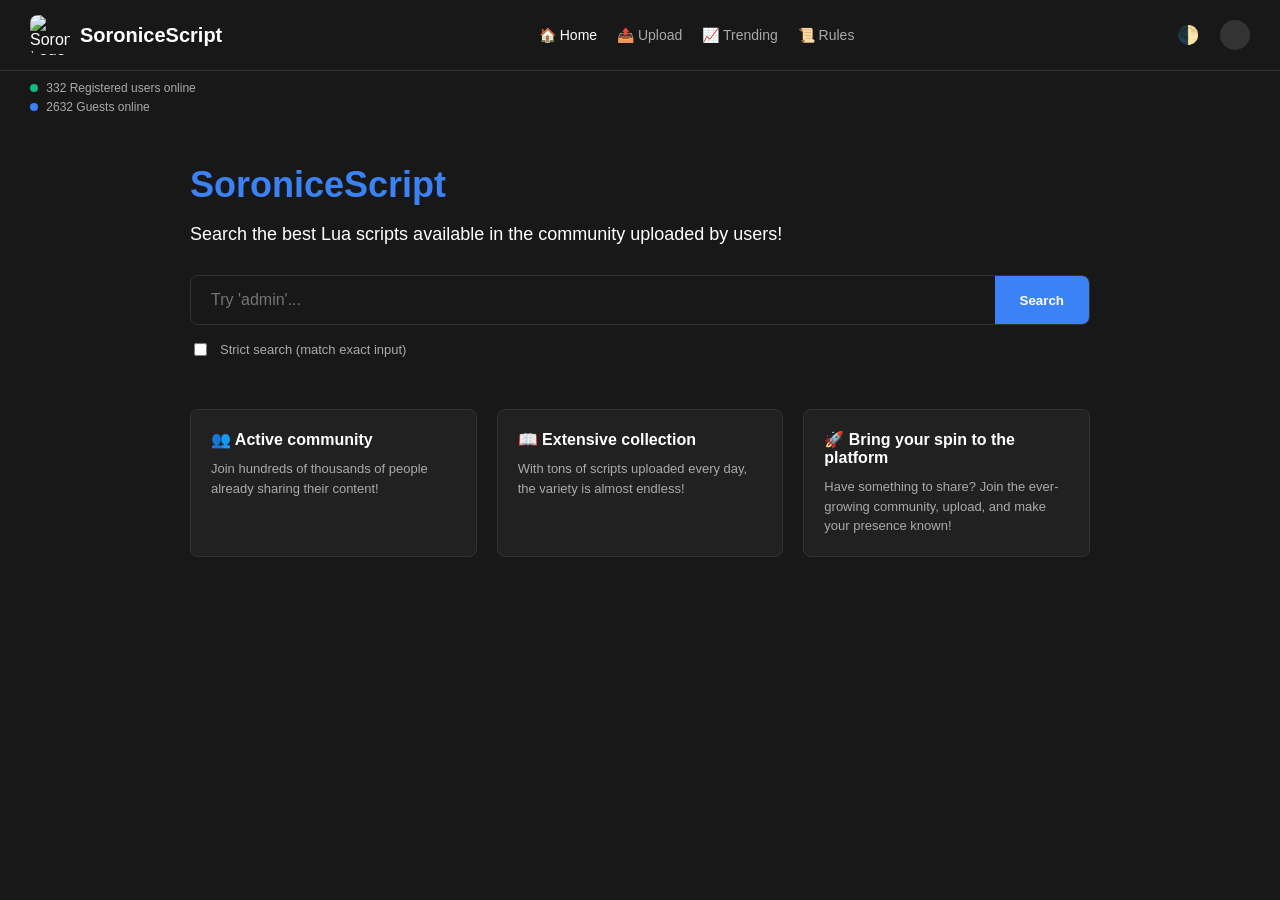
==== commit 28d6ec5f: "Enhance index.html with CSS styles and layout Added CSS styles for theming and layout adjustments." ====
--- a/index.html
+++ b/index.html
@@ -3,154 +3,254 @@
 <head>
     <meta charset="UTF-8">
     <meta name="viewport" content="width=device-width, initial-scale=1.0">
-    <title>Soronice Script </title>
-    <link rel="stylesheet" href="style.css">
+    <title>Soronice Script</title>
+    <style>
+        /* === VARIABLES DE COULEURS === */
+        :root {
+            --bg-main: #181818;
+            --bg-secondary: #212121;
+            --text-main: #ffffff;
+            --text-muted: #aaaaaa;
+            --accent-blue: #3b82f6;
+            --border-color: #333333;
+        }
+
+        /* Thème clair (sera activé par le JS) */
+        .light-mode {
+            --bg-main: #f9fafb;
+            --bg-secondary: #ffffff;
+            --text-main: #111827;
+            --text-muted: #4b5563;
+            --border-color: #e5e7eb;
+        }
+
+        body {
+            background-color: var(--bg-main);
+            color: var(--text-main);
+            font-family: -apple-system, BlinkMacSystemFont, "Segoe UI", Roboto, Helvetica, Arial, sans-serif;
+            margin: 0;
+            padding: 0;
+            transition: background-color 0.3s, color 0.3s;
+        }
+
+        /* === HEADER (Navigation & Logo) === */
+        header {
+            display: flex;
+            justify-content: space-between;
+            align-items: center;
+            padding: 15px 30px;
+            background-color: var(--bg-main);
+            border-bottom: 1px solid var(--border-color);
+        }
+
+        .logo-container {
+            display: flex;
+            align-items: center;
+            gap: 10px;
+        }
+
+        .logo-container img {
+            width: 40px; /* Taille ajustée pour le header */
+            height: 40px;
+            border-radius: 8px;
+        }
+
+        .logo-text {
+            font-size: 20px;
+            font-weight: bold;
+        }
+
+        nav {
+            display: flex;
+            gap: 20px;
+        }
+
+        nav a {
+            color: var(--text-muted);
+            text-decoration: none;
+            font-size: 14px;
+            display: flex;
+            align-items: center;
+            gap: 5px;
+        }
+
+        nav a:hover, nav a.active {
+            color: var(--text-main);
+        }
+
+        .header-actions {
+            display: flex;
+            align-items: center;
+            gap: 15px;
+        }
+
+        .theme-btn {
+            background: none;
+            border: none;
+            color: var(--text-muted);
+            cursor: pointer;
+            font-size: 18px;
+        }
+
+        /* === STATISTIQUES (Sous le logo) === */
+        .stats-top {
+            padding: 10px 30px;
+            font-size: 12px;
+            color: var(--text-muted);
+            display: flex;
+            flex-direction: column;
+            gap: 5px;
+        }
+
+        .stat-indicator {
+            display: inline-block;
+            width: 8px;
+            height: 8px;
+            border-radius: 50%;
+            margin-right: 5px;
+        }
+        .stat-online { background-color: #10b981; }
+        .stat-guests { background-color: #3b82f6; }
+
+        /* === HERO SECTION (Recherche) === */
+        .hero {
+            max-width: 900px;
+            margin: 40px auto;
+            padding: 0 20px;
+        }
+
+        .hero h1 {
+            color: var(--accent-blue);
+            font-size: 36px;
+            margin-bottom: 10px;
+        }
+
+        .hero p {
+            font-size: 18px;
+            margin-bottom: 30px;
+        }
+
+        /* Barre de recherche */
+        .search-container {
+            display: flex;
+            background-color: var(--bg-main);
+            border: 1px solid var(--border-color);
+            border-radius: 8px;
+            overflow: hidden;
+            margin-bottom: 15px;
+        }
+
+        .search-container input {
+            flex-grow: 1;
+            background: none;
+            border: none;
+            padding: 15px 20px;
+            color: var(--text-main);
+            font-size: 16px;
+            outline: none;
+        }
+
+        .search-btn {
+            background-color: var(--accent-blue);
+            color: white;
+            border: none;
+            padding: 0 25px;
+            font-weight: bold;
+            cursor: pointer;
+        }
+
+        .strict-search {
+            display: flex;
+            align-items: center;
+            gap: 10px;
+            font-size: 13px;
+            color: var(--text-muted);
+        }
+
+        /* === INFO CARDS === */
+        .cards-container {
+            display: grid;
+            grid-template-columns: repeat(3, 1fr);
+            gap: 20px;
+            margin-top: 50px;
+        }
+
+        .card {
+            background-color: var(--bg-secondary);
+            border: 1px solid var(--border-color);
+            border-radius: 8px;
+            padding: 20px;
+        }
+
+        .card h3 {
+            margin: 0 0 10px 0;
+            font-size: 16px;
+        }
+
+        .card p {
+            margin: 0;
+            font-size: 13px;
+            color: var(--text-muted);
+            line-height: 1.5;
+        }
+    </style>
 </head>
 <body>
 
     <header>
         <div class="logo-container">
-            <img src="https://raw.githubusercontent.com/valerieaudinay/d/refs/heads/main/SORONICE-SCRIPT.png" alt="Logo Soronice" class="logo">
-            <h1>Soronice Script </h1>
-        </div>
-        
-        <div class="search-bar">
-            <input type="text" placeholder="Search for scripts, games, or creators...">
+            <img src="https://raw.githubusercontent.com/valerieaudinay/d/refs/heads/main/SORONICE-SCRIPT.png" alt="Soronice Logo">
+            <span class="logo-text">SoroniceScript</span>
         </div>
 
         <nav>
-            <button class="nav-btn">Scripts</button>
-            <button class="nav-btn">Exploits</button>
-            <button class="nav-btn">Discord</button>
-            <button class="nav-btn accent-btn" onclick="ouvrirMenuUpload()">Upload Script</button>
-            <button class="theme-toggle" onclick="changerTheme()">🌙</button>
+            <a href="#" class="active">🏠 Home</a>
+            <a href="upload.html">📤 Upload</a>
+            <a href="#">📈 Trending</a>
+            <a href="#">📜 Rules</a>
         </nav>
+
+        <div class="header-actions">
+            <button id="themeToggle" class="theme-btn">🌓</button>
+            <div style="width: 30px; height: 30px; background: #333; border-radius: 50%;"></div> </div>
     </header>
 
-    <main>
-        <section class="hero-section">
-            <h2 class="hero-title">Discover, share and create scripts...</h2>
-            <p class="hero-subtitle">The ultimate platform for Roblox scripts.</p>
-            <div class="hero-buttons">
-                <button class="hero-btn primary-btn" onclick="ouvrirMenuUpload()">Upload Script</button>
-                <button class="hero-btn secondary-btn">Download App</button>
+    <div class="stats-top">
+        <div><span class="stat-indicator stat-online"></span> 332 Registered users online</div>
+        <div><span class="stat-indicator stat-guests"></span> 2632 Guests online</div>
+    </div>
+
+    <div class="hero">
+        <h1>SoroniceScript</h1>
+        <p>Search the best Lua scripts available in the community uploaded by users!</p>
+
+        <div class="search-container">
+            <input type="text" placeholder="Try 'admin'...">
+            <button class="search-btn">Search</button>
+        </div>
+
+        <div class="strict-search">
+            <input type="checkbox" id="strict">
+            <label for="strict">Strict search (match exact input)</label>
+        </div>
+
+        <div class="cards-container">
+            <div class="card">
+                <h3>👥 Active community</h3>
+                <p>Join hundreds of thousands of people already sharing their content!</p>
             </div>
-        </section>
-
-        <section class="stats-section">
-            <div class="stat-box">
-                <h3>Scripts</h3>
-                <p id="stat-scripts">200,612</p>
+            <div class="card">
+                <h3>📖 Extensive collection</h3>
+                <p>With tons of scripts uploaded every day, the variety is almost endless!</p>
             </div>
-            <div class="stat-box">
-                <h3>Total Views</h3>
-                <p id="stat-views">176,140,891</p>
+            <div class="card">
+                <h3>🚀 Bring your spin to the platform</h3>
+                <p>Have something to share? Join the ever-growing community, upload, and make your presence known!</p>
             </div>
-            <div class="stat-box">
-                <h3>Total Users</h3>
-                <p id="stat-users">185,200</p>
-            </div>
-        </section>
-    </main>
-
-    <div id="modal-upload" class="modal-cache">
-        <div class="modal-contenu">
-            <span class="fermer-modal" onclick="fermerMenuUpload()">×</span>
-            <h2 class="modal-title">Upload Script</h2>
-            
-            <form id="formulaire-upload">
-                
-                <div class="form-row">
-                    <div class="form-group">
-                        <label>Title <span class="required">*</span></label>
-                        <input type="text" placeholder="Auto Farm, ESP, Aimbot..." required>
-                    </div>
-                    <div class="form-group">
-                        <label>Game <span class="required">*</span></label>
-                        <input type="text" placeholder="Search a game..." required>
-                    </div>
-                </div>
-
-                <div class="form-group full-width">
-                    <label>Description <span class="required">*</span></label>
-                    <div class="rich-text-editor">
-                        <div class="toolbar">
-                            <button type="button"><b>B</b></button>
-                            <button type="button"><i>I</i></button>
-                            <button type="button"><u>U</u></button>
-                            <button type="button">🔗</button>
-                            <button type="button">📷</button>
-                            <button type="button">📄</button>
-                        </div>
-                        <textarea rows="5" placeholder="Write a detailed description of your script here..." required></textarea>
-                    </div>
-                </div>
-
-                <div class="form-row">
-                    <div class="form-group">
-                        <label>Features</label>
-                        <input type="text" placeholder="Add features (press Enter)">
-                    </div>
-                    <div class="form-group">
-                        <label>Tags</label>
-                        <input type="text" placeholder="Add tags (press Enter)">
-                    </div>
-                </div>
-
-                <div class="form-row">
-                    <div class="form-group">
-                        <label>YouTube Video</label>
-                        <input type="url" placeholder="https://youtube.com/watch?v=...">
-                    </div>
-                    <div class="form-group toggle-group">
-                        <label>Require Key</label>
-                        <label class="switch">
-                            <input type="checkbox" id="key-toggle" onchange="toggleKeyLink()">
-                            <span class="slider"></span>
-                        </label>
-                    </div>
-                </div>
-
-                <div class="form-group full-width" id="key-link-group" style="display: none;">
-                    <label>Key Link</label>
-                    <input type="url" placeholder="https://linkvertise.com/...">
-                </div>
-
-                <div class="form-row">
-                    <div class="form-group">
-                        <label>Type</label>
-                        <select>
-                            <option value="free">Free</option>
-                            <option value="paid">Paid</option>
-                        </select>
-                    </div>
-                    <div class="form-group">
-                        <label>Visibility</label>
-                        <select>
-                            <option value="public">Public</option>
-                            <option value="unlisted">Unlisted</option>
-                            <option value="private">Private</option>
-                        </select>
-                    </div>
-                </div>
-
-                <div class="form-group full-width code-section">
-                    <label>Code <span class="required">*</span></label>
-                    <textarea class="code-editor" rows="8" placeholder='print("Hello World")' required></textarea>
-                </div>
-
-                <div class="form-group full-width">
-                    <label>Commit Message <span class="required">*</span></label>
-                    <input type="text" placeholder="Initial release" required>
-                </div>
-
-                <div class="form-actions">
-                    <button type="submit" class="submit-btn">Publish Script</button>
-                </div>
-            </form>
         </div>
     </div>
 
     <script src="script.js"></script>
+
 </body>
 </html>
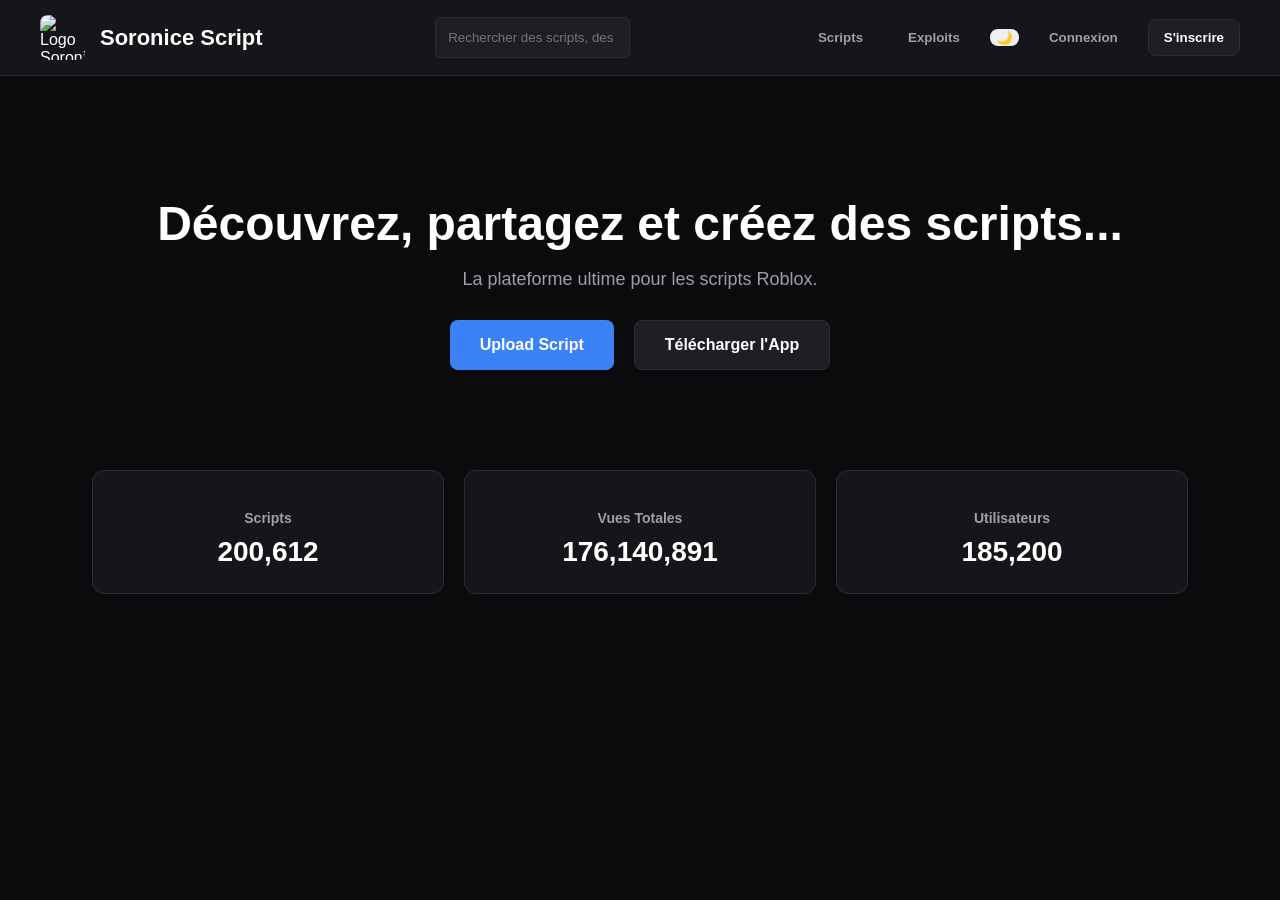
==== commit 8da7f1e9: "Refactor index.html structure and styles" ====
--- a/index.html
+++ b/index.html
@@ -4,253 +4,129 @@
     <meta charset="UTF-8">
     <meta name="viewport" content="width=device-width, initial-scale=1.0">
     <title>Soronice Script</title>
-    <style>
-        /* === VARIABLES DE COULEURS === */
-        :root {
-            --bg-main: #181818;
-            --bg-secondary: #212121;
-            --text-main: #ffffff;
-            --text-muted: #aaaaaa;
-            --accent-blue: #3b82f6;
-            --border-color: #333333;
-        }
-
-        /* Thème clair (sera activé par le JS) */
-        .light-mode {
-            --bg-main: #f9fafb;
-            --bg-secondary: #ffffff;
-            --text-main: #111827;
-            --text-muted: #4b5563;
-            --border-color: #e5e7eb;
-        }
-
-        body {
-            background-color: var(--bg-main);
-            color: var(--text-main);
-            font-family: -apple-system, BlinkMacSystemFont, "Segoe UI", Roboto, Helvetica, Arial, sans-serif;
-            margin: 0;
-            padding: 0;
-            transition: background-color 0.3s, color 0.3s;
-        }
-
-        /* === HEADER (Navigation & Logo) === */
-        header {
-            display: flex;
-            justify-content: space-between;
-            align-items: center;
-            padding: 15px 30px;
-            background-color: var(--bg-main);
-            border-bottom: 1px solid var(--border-color);
-        }
-
-        .logo-container {
-            display: flex;
-            align-items: center;
-            gap: 10px;
-        }
-
-        .logo-container img {
-            width: 40px; /* Taille ajustée pour le header */
-            height: 40px;
-            border-radius: 8px;
-        }
-
-        .logo-text {
-            font-size: 20px;
-            font-weight: bold;
-        }
-
-        nav {
-            display: flex;
-            gap: 20px;
-        }
-
-        nav a {
-            color: var(--text-muted);
-            text-decoration: none;
-            font-size: 14px;
-            display: flex;
-            align-items: center;
-            gap: 5px;
-        }
-
-        nav a:hover, nav a.active {
-            color: var(--text-main);
-        }
-
-        .header-actions {
-            display: flex;
-            align-items: center;
-            gap: 15px;
-        }
-
-        .theme-btn {
-            background: none;
-            border: none;
-            color: var(--text-muted);
-            cursor: pointer;
-            font-size: 18px;
-        }
-
-        /* === STATISTIQUES (Sous le logo) === */
-        .stats-top {
-            padding: 10px 30px;
-            font-size: 12px;
-            color: var(--text-muted);
-            display: flex;
-            flex-direction: column;
-            gap: 5px;
-        }
-
-        .stat-indicator {
-            display: inline-block;
-            width: 8px;
-            height: 8px;
-            border-radius: 50%;
-            margin-right: 5px;
-        }
-        .stat-online { background-color: #10b981; }
-        .stat-guests { background-color: #3b82f6; }
-
-        /* === HERO SECTION (Recherche) === */
-        .hero {
-            max-width: 900px;
-            margin: 40px auto;
-            padding: 0 20px;
-        }
-
-        .hero h1 {
-            color: var(--accent-blue);
-            font-size: 36px;
-            margin-bottom: 10px;
-        }
-
-        .hero p {
-            font-size: 18px;
-            margin-bottom: 30px;
-        }
-
-        /* Barre de recherche */
-        .search-container {
-            display: flex;
-            background-color: var(--bg-main);
-            border: 1px solid var(--border-color);
-            border-radius: 8px;
-            overflow: hidden;
-            margin-bottom: 15px;
-        }
-
-        .search-container input {
-            flex-grow: 1;
-            background: none;
-            border: none;
-            padding: 15px 20px;
-            color: var(--text-main);
-            font-size: 16px;
-            outline: none;
-        }
-
-        .search-btn {
-            background-color: var(--accent-blue);
-            color: white;
-            border: none;
-            padding: 0 25px;
-            font-weight: bold;
-            cursor: pointer;
-        }
-
-        .strict-search {
-            display: flex;
-            align-items: center;
-            gap: 10px;
-            font-size: 13px;
-            color: var(--text-muted);
-        }
-
-        /* === INFO CARDS === */
-        .cards-container {
-            display: grid;
-            grid-template-columns: repeat(3, 1fr);
-            gap: 20px;
-            margin-top: 50px;
-        }
-
-        .card {
-            background-color: var(--bg-secondary);
-            border: 1px solid var(--border-color);
-            border-radius: 8px;
-            padding: 20px;
-        }
-
-        .card h3 {
-            margin: 0 0 10px 0;
-            font-size: 16px;
-        }
-
-        .card p {
-            margin: 0;
-            font-size: 13px;
-            color: var(--text-muted);
-            line-height: 1.5;
-        }
-    </style>
+    <link rel="stylesheet" href="style.css">
 </head>
 <body>
 
     <header>
         <div class="logo-container">
-            <img src="https://raw.githubusercontent.com/valerieaudinay/d/refs/heads/main/SORONICE-SCRIPT.png" alt="Soronice Logo">
-            <span class="logo-text">SoroniceScript</span>
+            <img src="https://raw.githubusercontent.com/valerieaudinay/d/refs/heads/main/SORONICE-SCRIPT.png" alt="Logo Soronice" class="logo">
+            <h1>Soronice Script</h1>
+        </div>
+        
+        <div class="search-bar">
+            <input type="text" placeholder="Rechercher des scripts, des jeux...">
         </div>
 
         <nav>
-            <a href="#" class="active">🏠 Home</a>
-            <a href="upload.html">📤 Upload</a>
-            <a href="#">📈 Trending</a>
-            <a href="#">📜 Rules</a>
+            <button class="nav-btn">Scripts</button>
+            <button class="nav-btn">Exploits</button>
+            <button class="theme-toggle" onclick="changerTheme()">🌙</button>
+
+            <button id="btn-login" class="nav-btn" onclick="ouvrirMenuAuth('login')">Connexion</button>
+            <button id="btn-register" class="nav-btn secondary-btn" onclick="ouvrirMenuAuth('register')">S'inscrire</button>
+
+            <button id="btn-favoris" class="nav-btn" style="display: none;">⭐ Favoris</button>
+            <button id="btn-upload-nav" class="nav-btn accent-btn" style="display: none;" onclick="ouvrirMenuUpload()">Upload Script</button>
+            <button id="btn-logout" class="nav-btn" style="display: none; color: #ff4d4d;" onclick="seDeconnecter()">Déconnexion</button>
         </nav>
-
-        <div class="header-actions">
-            <button id="themeToggle" class="theme-btn">🌓</button>
-            <div style="width: 30px; height: 30px; background: #333; border-radius: 50%;"></div> </div>
     </header>
 
-    <div class="stats-top">
-        <div><span class="stat-indicator stat-online"></span> 332 Registered users online</div>
-        <div><span class="stat-indicator stat-guests"></span> 2632 Guests online</div>
+    <main>
+        <section class="hero-section">
+            <h2 class="hero-title">Découvrez, partagez et créez des scripts...</h2>
+            <p class="hero-subtitle">La plateforme ultime pour les scripts Roblox.</p>
+            <div class="hero-buttons">
+                <button class="hero-btn accent-btn" onclick="ouvrirMenuUpload()">Upload Script</button>
+                <button class="hero-btn secondary-btn">Télécharger l'App</button>
+            </div>
+        </section>
+
+        <section class="stats-section">
+            <div class="stat-box">
+                <h3>Scripts</h3>
+                <p id="stat-scripts">200,612</p>
+            </div>
+            <div class="stat-box">
+                <h3>Vues Totales</h3>
+                <p id="stat-views">176,140,891</p>
+            </div>
+            <div class="stat-box">
+                <h3>Utilisateurs</h3>
+                <p id="stat-users">185,200</p>
+            </div>
+        </section>
+    </main>
+
+    <div id="modal-auth" class="modal-cache">
+        <div class="modal-contenu auth-contenu">
+            <span class="fermer-modal" onclick="fermerMenuAuth()">×</span>
+            
+            <div class="auth-tabs">
+                <button id="tab-login" class="auth-tab active" onclick="changerOngletAuth('login')">Connexion</button>
+                <button id="tab-register" class="auth-tab" onclick="changerOngletAuth('register')">S'inscrire</button>
+            </div>
+
+            <form id="form-login" onsubmit="seConnecter(event)">
+                <div class="form-group">
+                    <label>Email ou Pseudo</label>
+                    <input type="text" placeholder="Entrez votre pseudo..." required>
+                </div>
+                <div class="form-group">
+                    <label>Mot de passe</label>
+                    <input type="password" placeholder="••••••••" required>
+                </div>
+                <button type="submit" class="submit-btn auth-submit">Se Connecter</button>
+            </form>
+
+            <form id="form-register" style="display: none;" onsubmit="seConnecter(event)">
+                <div class="form-group">
+                    <label>Pseudo</label>
+                    <input type="text" placeholder="Votre nom d'utilisateur..." required>
+                </div>
+                <div class="form-group">
+                    <label>Email</label>
+                    <input type="email" placeholder="votre@email.com" required>
+                </div>
+                <div class="form-group">
+                    <label>Mot de passe</label>
+                    <input type="password" placeholder="••••••••" required>
+                </div>
+                <button type="submit" class="submit-btn auth-submit">Créer mon compte</button>
+            </form>
+        </div>
     </div>
 
-    <div class="hero">
-        <h1>SoroniceScript</h1>
-        <p>Search the best Lua scripts available in the community uploaded by users!</p>
-
-        <div class="search-container">
-            <input type="text" placeholder="Try 'admin'...">
-            <button class="search-btn">Search</button>
-        </div>
-
-        <div class="strict-search">
-            <input type="checkbox" id="strict">
-            <label for="strict">Strict search (match exact input)</label>
-        </div>
-
-        <div class="cards-container">
-            <div class="card">
-                <h3>👥 Active community</h3>
-                <p>Join hundreds of thousands of people already sharing their content!</p>
-            </div>
-            <div class="card">
-                <h3>📖 Extensive collection</h3>
-                <p>With tons of scripts uploaded every day, the variety is almost endless!</p>
-            </div>
-            <div class="card">
-                <h3>🚀 Bring your spin to the platform</h3>
-                <p>Have something to share? Join the ever-growing community, upload, and make your presence known!</p>
-            </div>
+    <div id="modal-upload" class="modal-cache">
+        <div class="modal-contenu">
+            <span class="fermer-modal" onclick="fermerMenuUpload()">×</span>
+            <h2 class="modal-title">Upload Script</h2>
+            <form id="formulaire-upload">
+                <div class="form-row">
+                    <div class="form-group">
+                        <label>Title <span class="required">*</span></label>
+                        <input type="text" placeholder="Auto Farm, ESP, Aimbot..." required>
+                    </div>
+                    <div class="form-group">
+                        <label>Game <span class="required">*</span></label>
+                        <input type="text" placeholder="Search a game..." required>
+                    </div>
+                </div>
+                <div class="form-group full-width">
+                    <label>Cover Image</label>
+                    <input type="file" accept="image/*" required>
+                </div>
+                <div class="form-group full-width code-section">
+                    <label>Code <span class="required">*</span></label>
+                    <textarea class="code-editor" rows="6" placeholder='print("Hello World")' required></textarea>
+                </div>
+                <div class="form-actions">
+                    <button type="submit" class="submit-btn">Publish Script</button>
+                </div>
+            </form>
         </div>
     </div>
 
     <script src="script.js"></script>
-
 </body>
 </html>
--- a/style.css
+++ b/style.css
@@ -0,0 +1,99 @@
+:root {
+    --bg-main: #0b0b0e;
+    --bg-secondary: #16161a;
+    --bg-input: #1e1e24;
+    --text-main: #ffffff;
+    --text-muted: #9ba1a6;
+    --border-color: #2c2c35;
+    --accent-color: #3b82f6; /* Le fameux bleu ! */
+    --accent-hover: #2563eb;
+    --danger: #ff4d4d;
+}
+
+body {
+    background-color: var(--bg-main);
+    color: var(--text-main);
+    font-family: 'Inter', Arial, sans-serif;
+    margin: 0;
+    padding: 0;
+}
+
+/* HEADER */
+header {
+    display: flex;
+    justify-content: space-between;
+    align-items: center;
+    background-color: var(--bg-secondary);
+    padding: 15px 40px;
+    border-bottom: 1px solid var(--border-color);
+}
+
+.logo-container { display: flex; align-items: center; gap: 15px; }
+.logo { width: 45px; height: 45px; border-radius: 8px; }
+h1 { font-size: 22px; margin: 0; }
+
+.search-bar input {
+    padding: 10px 20px;
+    width: 300px;
+    border-radius: 8px;
+    border: 1px solid var(--border-color);
+    background-color: var(--bg-input);
+    color: var(--text-main);
+    outline: none;
+}
+
+nav { display: flex; gap: 15px; align-items: center; }
+
+button { cursor: pointer; font-weight: 600; border: none; border-radius: 8px; transition: 0.2s; }
+.nav-btn { background: none; color: var(--text-muted); padding: 10px 15px; }
+.nav-btn:hover { color: var(--text-main); }
+
+/* BOUTONS BLEUS (Accent) */
+.accent-btn, .submit-btn { background-color: var(--accent-color); color: white; padding: 10px 20px; }
+.accent-btn:hover, .submit-btn:hover { background-color: var(--accent-hover); }
+
+.secondary-btn { background-color: var(--bg-input); color: var(--text-main); border: 1px solid var(--border-color); }
+.secondary-btn:hover { background-color: var(--border-color); }
+
+/* HERO SECTION */
+.hero-section { text-align: center; padding: 80px 20px; }
+.hero-title { font-size: 48px; margin-bottom: 10px; }
+.hero-subtitle { color: var(--text-muted); font-size: 18px; margin-bottom: 30px; }
+.hero-buttons { display: flex; justify-content: center; gap: 20px; }
+.hero-btn { font-size: 16px; padding: 15px 30px; }
+
+/* STATS */
+.stats-section { display: flex; justify-content: center; gap: 20px; padding: 20px; }
+.stat-box { background-color: var(--bg-secondary); padding: 25px; border-radius: 12px; text-align: center; flex: 1; max-width: 300px; border: 1px solid var(--border-color); }
+.stat-box h3 { color: var(--text-muted); font-size: 14px; margin-bottom: 10px; }
+.stat-box p { font-size: 28px; font-weight: 800; margin: 0; color: var(--text-main); }
+
+/* MODALS (Fenêtres popup) */
+.modal-cache { display: none; position: fixed; z-index: 1000; left: 0; top: 0; width: 100%; height: 100%; background-color: rgba(0,0,0,0.85); backdrop-filter: blur(5px); }
+.modal-contenu { background-color: var(--bg-secondary); margin: 5% auto; padding: 30px 40px; width: 60%; max-width: 800px; border-radius: 12px; border: 1px solid var(--border-color); }
+
+.auth-contenu { max-width: 400px; margin: 10% auto; }
+
+.fermer-modal { color: var(--text-muted); float: right; font-size: 30px; cursor: pointer; margin-top: -10px; }
+.fermer-modal:hover { color: var(--danger); }
+
+/* FORMS */
+.form-row { display: flex; gap: 20px; margin-bottom: 15px; }
+.form-group { flex: 1; display: flex; flex-direction: column; gap: 8px; margin-bottom: 15px; }
+.full-width { width: 100%; }
+
+label { font-size: 14px; font-weight: 600; color: var(--text-muted); }
+.required { color: var(--danger); }
+
+input[type="text"], input[type="email"], input[type="password"], input[type="file"], textarea {
+    padding: 12px; border-radius: 6px; border: 1px solid var(--border-color); background-color: var(--bg-input); color: var(--text-main); outline: none; width: 100%; box-sizing: border-box;
+}
+input:focus, textarea:focus { border-color: var(--accent-color); }
+
+.code-editor { font-family: monospace; background-color: #050505 !important; color: #4ade80 !important; }
+
+/* TABS CONNEXION/INSCRIPTION */
+.auth-tabs { display: flex; margin-bottom: 20px; border-bottom: 1px solid var(--border-color); }
+.auth-tab { flex: 1; background: none; border: none; padding: 15px; color: var(--text-muted); font-size: 16px; border-bottom: 2px solid transparent; border-radius: 0; }
+.auth-tab.active { color: var(--accent-color); border-bottom: 2px solid var(--accent-color); }
+.auth-submit { width: 100%; margin-top: 10px; padding: 15px; font-size: 16px; }
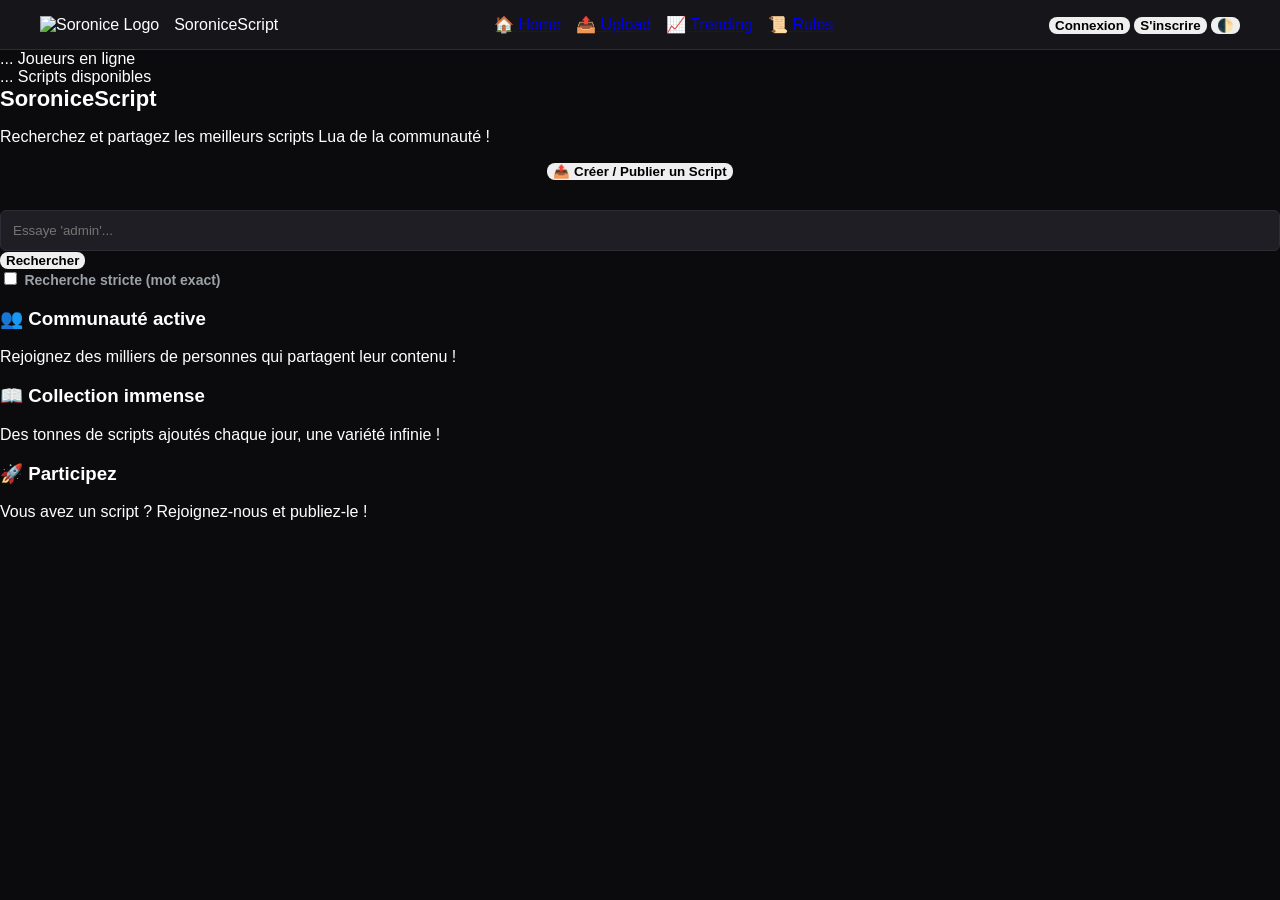
==== commit 9ec7ac14: "Update header and login forms in index.html" ====
--- a/index.html
+++ b/index.html
@@ -10,53 +10,66 @@
 
     <header>
         <div class="logo-container">
-            <img src="https://raw.githubusercontent.com/valerieaudinay/d/refs/heads/main/SORONICE-SCRIPT.png" alt="Logo Soronice" class="logo">
-            <h1>Soronice Script</h1>
-        </div>
-        
-        <div class="search-bar">
-            <input type="text" placeholder="Rechercher des scripts, des jeux...">
+            <img src="https://raw.githubusercontent.com/valerieaudinay/d/refs/heads/main/SORONICE-SCRIPT.png" alt="Soronice Logo">
+            <span class="logo-text">SoroniceScript</span>
         </div>
 
         <nav>
-            <button class="nav-btn">Scripts</button>
-            <button class="nav-btn">Exploits</button>
-            <button class="theme-toggle" onclick="changerTheme()">🌙</button>
+            <a href="#" class="active">🏠 Home</a>
+            <a href="upload.html">📤 Upload</a>
+            <a href="#">📈 Trending</a>
+            <a href="#">📜 Rules</a>
+        </nav>
 
-            <button id="btn-login" class="nav-btn" onclick="ouvrirMenuAuth('login')">Connexion</button>
-            <button id="btn-register" class="nav-btn secondary-btn" onclick="ouvrirMenuAuth('register')">S'inscrire</button>
+        <div class="header-actions">
+            <button id="btn-login-header" class="auth-btn" onclick="ouvrirMenuAuth('login')">Connexion</button>
+            <button id="btn-register-header" class="auth-btn highlight" onclick="ouvrirMenuAuth('register')">S'inscrire</button>
+            
+            <button id="btn-favoris-header" class="auth-btn" style="display: none;">⭐ Favoris</button>
+            <button id="btn-logout-header" class="auth-btn danger" style="display: none;" onclick="seDeconnecter()">Déconnexion</button>
 
-            <button id="btn-favoris" class="nav-btn" style="display: none;">⭐ Favoris</button>
-            <button id="btn-upload-nav" class="nav-btn accent-btn" style="display: none;" onclick="ouvrirMenuUpload()">Upload Script</button>
-            <button id="btn-logout" class="nav-btn" style="display: none; color: #ff4d4d;" onclick="seDeconnecter()">Déconnexion</button>
-        </nav>
+            <button id="themeToggle" class="theme-btn">🌓</button>
+        </div>
     </header>
 
-    <main>
-        <section class="hero-section">
-            <h2 class="hero-title">Découvrez, partagez et créez des scripts...</h2>
-            <p class="hero-subtitle">La plateforme ultime pour les scripts Roblox.</p>
-            <div class="hero-buttons">
-                <button class="hero-btn accent-btn" onclick="ouvrirMenuUpload()">Upload Script</button>
-                <button class="hero-btn secondary-btn">Télécharger l'App</button>
+    <div class="stats-top">
+        <div><span class="stat-indicator stat-online"></span> <span id="real-online-users">...</span> Joueurs en ligne</div>
+        <div><span class="stat-indicator stat-guests"></span> <span id="real-total-scripts">...</span> Scripts disponibles</div>
+    </div>
+
+    <div class="hero">
+        <h1>SoroniceScript</h1>
+        <p>Recherchez et partagez les meilleurs scripts Lua de la communauté !</p>
+
+        <div style="text-align: center; margin-bottom: 30px;">
+            <button class="hero-upload-btn" onclick="verifierEtOuvrirUpload()">📤 Créer / Publier un Script</button>
+        </div>
+
+        <div class="search-container">
+            <input type="text" placeholder="Essaye 'admin'...">
+            <button class="search-btn">Rechercher</button>
+        </div>
+
+        <div class="strict-search">
+            <input type="checkbox" id="strict">
+            <label for="strict">Recherche stricte (mot exact)</label>
+        </div>
+
+        <div class="cards-container">
+            <div class="card">
+                <h3>👥 Communauté active</h3>
+                <p>Rejoignez des milliers de personnes qui partagent leur contenu !</p>
             </div>
-        </section>
-
-        <section class="stats-section">
-            <div class="stat-box">
-                <h3>Scripts</h3>
-                <p id="stat-scripts">200,612</p>
+            <div class="card">
+                <h3>📖 Collection immense</h3>
+                <p>Des tonnes de scripts ajoutés chaque jour, une variété infinie !</p>
             </div>
-            <div class="stat-box">
-                <h3>Vues Totales</h3>
-                <p id="stat-views">176,140,891</p>
+            <div class="card">
+                <h3>🚀 Participez</h3>
+                <p>Vous avez un script ? Rejoignez-nous et publiez-le !</p>
             </div>
-            <div class="stat-box">
-                <h3>Utilisateurs</h3>
-                <p id="stat-users">185,200</p>
-            </div>
-        </section>
-    </main>
+        </div>
+    </div>
 
     <div id="modal-auth" class="modal-cache">
         <div class="modal-contenu auth-contenu">
@@ -67,65 +80,37 @@
                 <button id="tab-register" class="auth-tab" onclick="changerOngletAuth('register')">S'inscrire</button>
             </div>
 
-            <form id="form-login" onsubmit="seConnecter(event)">
+            <form id="form-login" onsubmit="validerConnexion(event)">
                 <div class="form-group">
-                    <label>Email ou Pseudo</label>
-                    <input type="text" placeholder="Entrez votre pseudo..." required>
+                    <label>Email</label>
+                    <input type="email" id="login-email" placeholder="votre@email.com" required>
                 </div>
                 <div class="form-group">
                     <label>Mot de passe</label>
-                    <input type="password" placeholder="••••••••" required>
+                    <input type="password" id="login-password" placeholder="••••••••" required>
                 </div>
                 <button type="submit" class="submit-btn auth-submit">Se Connecter</button>
             </form>
 
-            <form id="form-register" style="display: none;" onsubmit="seConnecter(event)">
+            <form id="form-register" style="display: none;" onsubmit="validerInscription(event)">
                 <div class="form-group">
                     <label>Pseudo</label>
-                    <input type="text" placeholder="Votre nom d'utilisateur..." required>
+                    <input type="text" id="reg-username" placeholder="Nom d'utilisateur" required minlength="3">
                 </div>
                 <div class="form-group">
                     <label>Email</label>
-                    <input type="email" placeholder="votre@email.com" required>
+                    <input type="email" id="reg-email" placeholder="votre@email.com" required>
                 </div>
                 <div class="form-group">
                     <label>Mot de passe</label>
-                    <input type="password" placeholder="••••••••" required>
+                    <input type="password" id="reg-password" placeholder="Minimum 6 caractères" required minlength="6">
                 </div>
                 <button type="submit" class="submit-btn auth-submit">Créer mon compte</button>
             </form>
         </div>
     </div>
 
-    <div id="modal-upload" class="modal-cache">
-        <div class="modal-contenu">
-            <span class="fermer-modal" onclick="fermerMenuUpload()">×</span>
-            <h2 class="modal-title">Upload Script</h2>
-            <form id="formulaire-upload">
-                <div class="form-row">
-                    <div class="form-group">
-                        <label>Title <span class="required">*</span></label>
-                        <input type="text" placeholder="Auto Farm, ESP, Aimbot..." required>
-                    </div>
-                    <div class="form-group">
-                        <label>Game <span class="required">*</span></label>
-                        <input type="text" placeholder="Search a game..." required>
-                    </div>
-                </div>
-                <div class="form-group full-width">
-                    <label>Cover Image</label>
-                    <input type="file" accept="image/*" required>
-                </div>
-                <div class="form-group full-width code-section">
-                    <label>Code <span class="required">*</span></label>
-                    <textarea class="code-editor" rows="6" placeholder='print("Hello World")' required></textarea>
-                </div>
-                <div class="form-actions">
-                    <button type="submit" class="submit-btn">Publish Script</button>
-                </div>
-            </form>
-        </div>
-    </div>
+    <div id="toast-container"></div>
 
     <script src="script.js"></script>
 </body>
